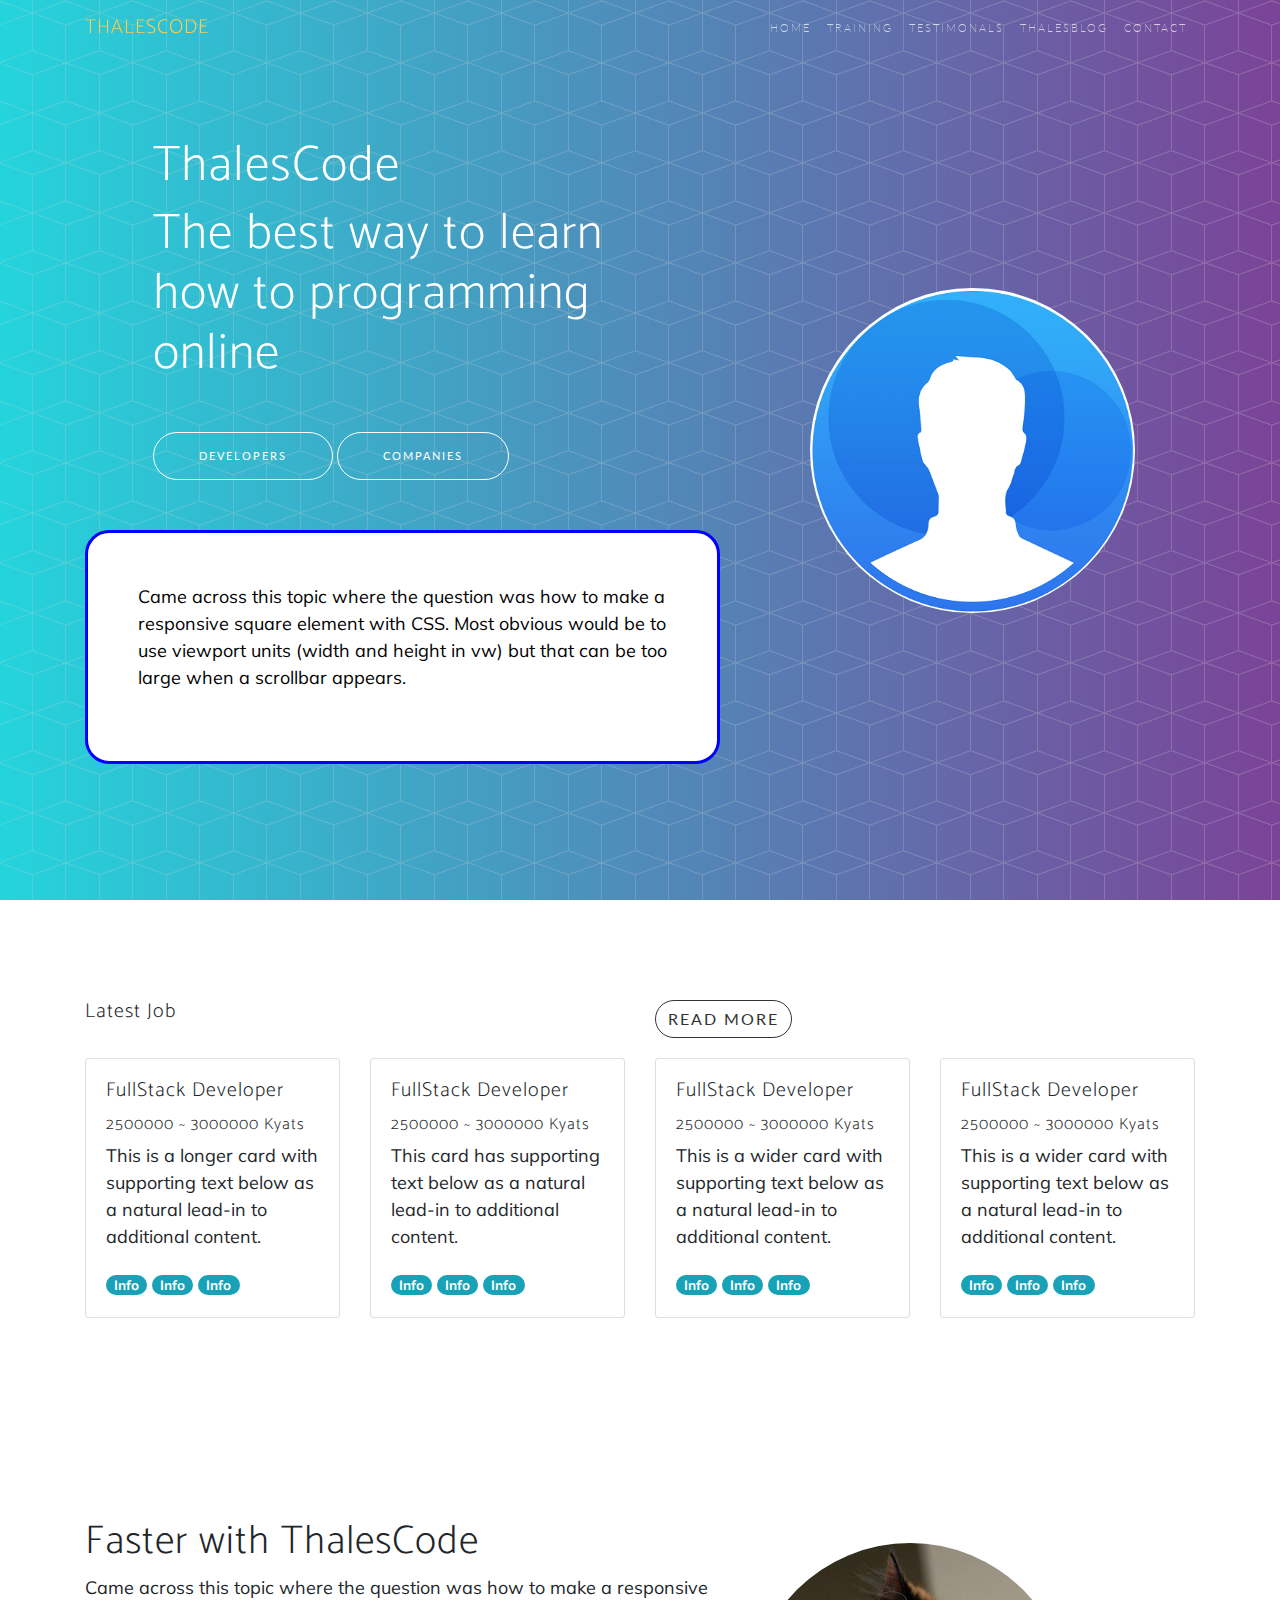
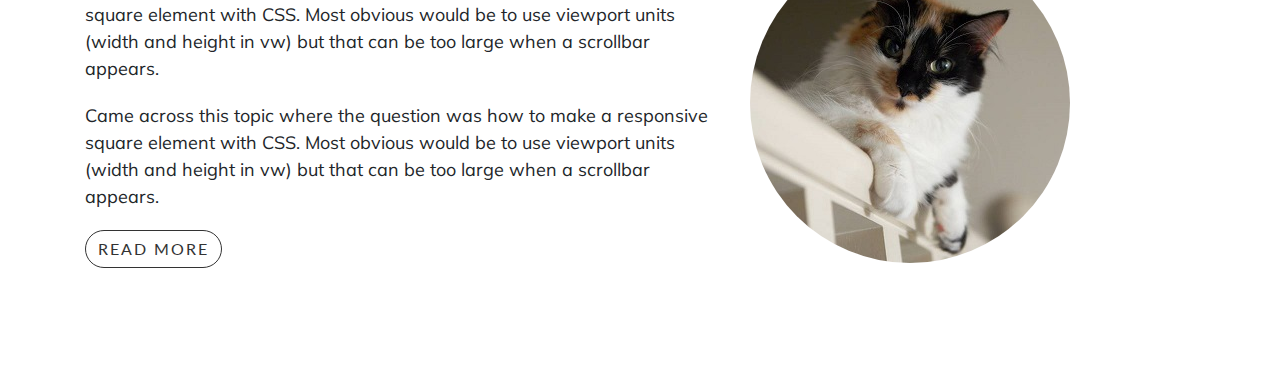
==== motivo_web/index.html @ 3e515f3c "web test" ====
<!DOCTYPE html>
<html lang="en">

	<head>

		<meta charset="utf-8">
		<meta name="viewport" content="width=device-width, initial-scale=1, shrink-to-fit=no">
		<meta name="description" content="">
		<meta name="author" content="">

		<title>New Age - Start Bootstrap Theme</title>

		<!-- Bootstrap core CSS -->
		<link href="vendor/bootstrap/css/bootstrap.min.css" rel="stylesheet">

		<!-- Custom fonts for this template -->
		<link href="vendor/fontawesome-free/css/all.min.css" rel="stylesheet">
		<link rel="stylesheet" href="vendor/simple-line-icons/css/simple-line-icons.css">
		<link href="https://fonts.googleapis.com/css?family=Lato" rel="stylesheet">
		<link href="https://fonts.googleapis.com/css?family=Catamaran:100,200,300,400,500,600,700,800,900" rel="stylesheet">
		<link href="https://fonts.googleapis.com/css?family=Muli" rel="stylesheet">

		<!-- Plugin CSS -->
		<link rel="stylesheet" href="device-mockups/device-mockups.min.css">

		<!-- Custom styles for this template -->
		<link href="css/new-age.min.css" rel="stylesheet">

	</head>

	<body id="page-top">

		<!-- Navigation -->
		<nav class="navbar navbar-expand-lg navbar-light fixed-top" id="mainNav">
			<div class="container">
				<a class="navbar-brand js-scroll-trigger" href="#page-top">THALESCODE</a>
				<button class="navbar-toggler navbar-toggler-right" type="button" data-toggle="collapse" data-target="#navbarResponsive" aria-controls="navbarResponsive" aria-expanded="false" aria-label="Toggle navigation">
					Menu
					<i class="fas fa-bars"></i>
				</button>
				<div class="collapse navbar-collapse" id="navbarResponsive">
					<ul class="navbar-nav ml-auto">
						<li class="nav-item">
							<a class="nav-link js-scroll-trigger" href="#about">HOME</a>
						</li>
						<li class="nav-item">
							<a class="nav-link js-scroll-trigger" href="#services">TRAINING</a>
						</li>
						<li class="nav-item">
							<a class="nav-link js-scroll-trigger" href="#portfolio">TESTIMONALS</a>
						</li>
						<li class="nav-item">
							<a class="nav-link js-scroll-trigger" href="#contact">THALESBLOG</a>
						</li>
						<li class="nav-item">
							<a class="nav-link js-scroll-trigger" href="#contact">CONTACT</a>
						</li>
						</ul>
				</div>
			</div>
		</nav>

		<header class="masthead">
			<div class="container h-100">
				<div class="row h-100">
					<div class="col-lg-7 my-auto">
						<div class="header-content mx-auto">
							<h1>ThalesCode</h1>
							<h1 class="mb-5  d-none d-lg-block">The best way to learn how to programming online</h1>
							<h1 class="mb-5  d-xl-none d-lg-block">The best way to learn IT</h1>
							<a href="#" class="btn btn-outline btn-xl js-scroll-trigger">DEVELOPERS</a>
							<a href="#" class="btn btn-outline btn-xl js-scroll-trigger">COMPANIES</a>
						</div>
						<div class ="d-none d-lg-block" style="background-color:#fff;color:black;border: 3px solid blue;padding: 50px;margin-top: 50px;border-radius: 1.5em;">
							<p>Came across this topic where the question was how to make a responsive square element with CSS. Most obvious would be to use viewport units (width and height in vw) but that can be too large when a scrollbar appears.</p>
						</div>
					</div>
					<div class="col-lg-5 my-auto">
						<div class="device-container">
							<img src='img/home.png' class="rounded-circle img-fluid">
						</div>
					</div>
					
				</div>
			</div>
		</header>
		<section class="my-auto d-xl-none d-lg-block">
			<div class="container">
				<div class="row h-100">
						<div class="col-lg-7 ">
						<div class="col-lg-2 mx-auto">
							<h3>About</h3>
							<h5 class="mb-2  d-xl-none d-lg-block">The Next Recruitment Generation</h5>
							<a class ="btn" data-toggle="collapse" href="#moreText" style="background-color: #fff ;color: #333;border: 1px solid #333;">Read More</a>
						</div>
					</div>
					<div class="col-lg-7">
						<div class="col-lg-2 mx-auto">
							<p>Came across this topic where the question was how to make a responsive square element with CSS. Most obvious would be to use viewport units (width and height in vw) but that can be too large when a scrollbar appears.
							Came across this topic where the question was how to make a responsive square element with CSS. Most obvious would be to use viewport units (width and height in vw) but that can be too large when a scrollbar appears.
							Came across this topic where the question was how to make a responsive square element with CSS. Most obvious would be to unitse viewport units (width and height in vw) but that can be too large when a scrollbar appears.</p>
						<div class="col-lg-2 mx-auto">
					</div>
				</div>
			</div>
		</section>

		<section> 
			<div class="container">
				<div class="row">
				  <div class="col-md-6">
				        <h5 class="card-title">Latest Job</h5>
				  </div>
				  <div class="col-md-6">
				        <a class ="btn" data-toggle="collapse" href="#moreText" style="background-color: #fff ;color: #333;border: 1px solid #333;">Read More</a>
				  </div>
				</div>
				<div class="clr" style="height: 20px;"></div>
				<div class="card-deck">
					  <div class="card">
					    <div class="card-body">
					      <h5 class="card-title">FullStack Developer</h5></strong>
					      <h6>2500000 ~ 3000000 Kyats</h6>
					      <p class="card-text">This is a longer card with supporting text below as a natural lead-in to additional content. </p>
					      <p class="card-text"><span class="badge badge-pill badge-info">Info</span>  <span class="badge badge-pill badge-info">Info</span>   <span class="badge badge-pill badge-info">Info</span></p>
					    </div>
					  </div>
					  <div class="card ">
					    <div class="card-body">
					      <h5 class="card-title">FullStack Developer</h5>
					       <h6>2500000 ~ 3000000 Kyats</h6>
					      <p class="card-text">This card has supporting text below as a natural lead-in to additional content.</p>
					      <p class="card-text"><span class="badge badge-pill badge-info">Info</span>  <span class="badge badge-pill badge-info">Info</span>   <span class="badge badge-pill badge-info">Info</span></p>
					    </div>
					  </div>
					  <div class="card">
					    <div class="card-body">
					      <h5 class="card-title">FullStack Developer</h5>
					       <h6>2500000 ~ 3000000 Kyats</h6>
					      <p class="card-text">This is a wider card with supporting text below as a natural lead-in to additional content. </p>
					      <p class="card-text"><span class="badge badge-pill badge-info">Info</span>  <span class="badge badge-pill badge-info">Info</span>   <span class="badge badge-pill badge-info">Info</span></p>
					    </div>
					  </div>
					   <div class="card">
					    <div class="card-body">
					      <h5 class="card-title">FullStack Developer</h5>
					       <h6>2500000 ~ 3000000 Kyats</h6>
					      <p class="card-text">This is a wider card with supporting text below as a natural lead-in to additional content. </p>
					      <p class="card-text"><span class="badge badge-pill badge-info">Info</span>  <span class="badge badge-pill badge-info">Info</span>   <span class="badge badge-pill badge-info">Info</span></p>
					    </div>
					  </div>
				</div>
			</div>
		</section>

		
		<section class="d-none d-lg-block" id=>
		      <div class="container  h-100">
		      	<div class="row h-100">
					<div class="col-lg-7 my-auto">
						<div class="header-content mx-auto">
							<h1>Faster with ThalesCode</h1>
							<p>
		          			Came across this topic where the question was how to make a responsive square element with CSS. Most obvious 	would be to use viewport units (width and height in vw) but that can be too large when a scrollbar appears.
						</p>
						<p>Came across this topic where the question was how to make a responsive square element with CSS. Most obvious would be to use viewport units (width and height in vw) but that can be too large when a scrollbar appears.
						</p>
						<p><a class ="btn" data-toggle="collapse" href="#moreText" style="background-color: #fff ;color: #333;border: 1px solid #333;">Read More</a></p>
						</div>
						
					</div>
					<div class="col-lg-5 my-auto">
						<div class="device-container">
							<img src='img/cat.jpg' class="rounded-circle">
						</div>
					</div>
		      </div>
	    </section>


		<!-- Bootstrap core JavaScript -->
		<script src="vendor/jquery/jquery.min.js"></script>
		<script src="vendor/bootstrap/js/bootstrap.bundle.min.js"></script>

		<!-- Plugin JavaScript -->
		<script src="vendor/jquery-easing/jquery.easing.min.js"></script>

		<!-- Custom scripts for this template -->
		<script src="js/new-age.min.js"></script>

	</body>

</html>
---- motivo_web/vendor/fontawesome-free/css/all.min.css ----
/*!
 * Font Awesome Free 5.3.1 by @fontawesome - https://fontawesome.com
 * License - https://fontawesome.com/license/free (Icons: CC BY 4.0, Fonts: SIL OFL 1.1, Code: MIT License)
 */
.fa,.fab,.fal,.far,.fas{-moz-osx-font-smoothing:grayscale;-webkit-font-smoothing:antialiased;display:inline-block;font-style:normal;font-variant:normal;text-rendering:auto;line-height:1}.fa-lg{font-size:1.33333em;line-height:.75em;vertical-align:-.0667em}.fa-xs{font-size:.75em}.fa-sm{font-size:.875em}.fa-1x{font-size:1em}.fa-2x{font-size:2em}.fa-3x{font-size:3em}.fa-4x{font-size:4em}.fa-5x{font-size:5em}.fa-6x{font-size:6em}.fa-7x{font-size:7em}.fa-8x{font-size:8em}.fa-9x{font-size:9em}.fa-10x{font-size:10em}.fa-fw{text-align:center;width:1.25em}.fa-ul{list-style-type:none;margin-left:2.5em;padding-left:0}.fa-ul>li{position:relative}.fa-li{left:-2em;position:absolute;text-align:center;width:2em;line-height:inherit}.fa-border{border:.08em solid #eee;border-radius:.1em;padding:.2em .25em .15em}.fa-pull-left{float:left}.fa-pull-right{float:right}.fa.fa-pull-left,.fab.fa-pull-left,.fal.fa-pull-left,.far.fa-pull-left,.fas.fa-pull-left{margin-right:.3em}.fa.fa-pull-right,.fab.fa-pull-right,.fal.fa-pull-right,.far.fa-pull-right,.fas.fa-pull-right{margin-left:.3em}.fa-spin{animation:fa-spin 2s infinite linear}.fa-pulse{animation:fa-spin 1s infinite steps(8)}@keyframes fa-spin{0%{transform:rotate(0deg)}to{transform:rotate(1turn)}}.fa-rotate-90{-ms-filter:"progid:DXImageTransform.Microsoft.BasicImage(rotation=1)";transform:rotate(90deg)}.fa-rotate-180{-ms-filter:"progid:DXImageTransform.Microsoft.BasicImage(rotation=2)";transform:rotate(180deg)}.fa-rotate-270{-ms-filter:"progid:DXImageTransform.Microsoft.BasicImage(rotation=3)";transform:rotate(270deg)}.fa-flip-horizontal{-ms-filter:"progid:DXImageTransform.Microsoft.BasicImage(rotation=0, mirror=1)";transform:scaleX(-1)}.fa-flip-vertical{transform:scaleY(-1)}.fa-flip-horizontal.fa-flip-vertical,.fa-flip-vertical{-ms-filter:"progid:DXImageTransform.Microsoft.BasicImage(rotation=2, mirror=1)"}.fa-flip-horizontal.fa-flip-vertical{transform:scale(-1)}:root .fa-flip-horizontal,:root .fa-flip-vertical,:root .fa-rotate-90,:root .fa-rotate-180,:root .fa-rotate-270{-webkit-filter:none;filter:none}.fa-stack{display:inline-block;height:2em;line-height:2em;position:relative;vertical-align:middle;width:2em}.fa-stack-1x,.fa-stack-2x{left:0;position:absolute;text-align:center;width:100%}.fa-stack-1x{line-height:inherit}.fa-stack-2x{font-size:2em}.fa-inverse{color:#fff}.fa-500px:before{content:"\f26e"}.fa-accessible-icon:before{content:"\f368"}.fa-accusoft:before{content:"\f369"}.fa-ad:before{content:"\f641"}.fa-address-book:before{content:"\f2b9"}.fa-address-card:before{content:"\f2bb"}.fa-adjust:before{content:"\f042"}.fa-adn:before{content:"\f170"}.fa-adversal:before{content:"\f36a"}.fa-affiliatetheme:before{content:"\f36b"}.fa-air-freshener:before{content:"\f5d0"}.fa-algolia:before{content:"\f36c"}.fa-align-center:before{content:"\f037"}.fa-align-justify:before{content:"\f039"}.fa-align-left:before{content:"\f036"}.fa-align-right:before{content:"\f038"}.fa-alipay:before{content:"\f642"}.fa-allergies:before{content:"\f461"}.fa-amazon:before{content:"\f270"}.fa-amazon-pay:before{content:"\f42c"}.fa-ambulance:before{content:"\f0f9"}.fa-american-sign-language-interpreting:before{content:"\f2a3"}.fa-amilia:before{content:"\f36d"}.fa-anchor:before{content:"\f13d"}.fa-android:before{content:"\f17b"}.fa-angellist:before{content:"\f209"}.fa-angle-double-down:before{content:"\f103"}.fa-angle-double-left:before{content:"\f100"}.fa-angle-double-right:before{content:"\f101"}.fa-angle-double-up:before{content:"\f102"}.fa-angle-down:before{content:"\f107"}.fa-angle-left:before{content:"\f104"}.fa-angle-right:before{content:"\f105"}.fa-angle-up:before{content:"\f106"}.fa-angry:before{content:"\f556"}.fa-angrycreative:before{content:"\f36e"}.fa-angular:before{content:"\f420"}.fa-ankh:before{content:"\f644"}.fa-app-store:before{content:"\f36f"}.fa-app-store-ios:before{content:"\f370"}.fa-apper:before{content:"\f371"}.fa-apple:before{content:"\f179"}.fa-apple-alt:before{content:"\f5d1"}.fa-apple-pay:before{content:"\f415"}.fa-archive:before{content:"\f187"}.fa-archway:before{content:"\f557"}.fa-arrow-alt-circle-down:before{content:"\f358"}.fa-arrow-alt-circle-left:before{content:"\f359"}.fa-arrow-alt-circle-right:before{content:"\f35a"}.fa-arrow-alt-circle-up:before{content:"\f35b"}.fa-arrow-circle-down:before{content:"\f0ab"}.fa-arrow-circle-left:before{content:"\f0a8"}.fa-arrow-circle-right:before{content:"\f0a9"}.fa-arrow-circle-up:before{content:"\f0aa"}.fa-arrow-down:before{content:"\f063"}.fa-arrow-left:before{content:"\f060"}.fa-arrow-right:before{content:"\f061"}.fa-arrow-up:before{content:"\f062"}.fa-arrows-alt:before{content:"\f0b2"}.fa-arrows-alt-h:before{content:"\f337"}.fa-arrows-alt-v:before{content:"\f338"}.fa-assistive-listening-systems:before{content:"\f2a2"}.fa-asterisk:before{content:"\f069"}.fa-asymmetrik:before{content:"\f372"}.fa-at:before{content:"\f1fa"}.fa-atlas:before{content:"\f558"}.fa-atom:before{content:"\f5d2"}.fa-audible:before{content:"\f373"}.fa-audio-description:before{content:"\f29e"}.fa-autoprefixer:before{content:"\f41c"}.fa-avianex:before{content:"\f374"}.fa-aviato:before{content:"\f421"}.fa-award:before{content:"\f559"}.fa-aws:before{content:"\f375"}.fa-backspace:before{content:"\f55a"}.fa-backward:before{content:"\f04a"}.fa-balance-scale:before{content:"\f24e"}.fa-ban:before{content:"\f05e"}.fa-band-aid:before{content:"\f462"}.fa-bandcamp:before{content:"\f2d5"}.fa-barcode:before{content:"\f02a"}.fa-bars:before{content:"\f0c9"}.fa-baseball-ball:before{content:"\f433"}.fa-basketball-ball:before{content:"\f434"}.fa-bath:before{content:"\f2cd"}.fa-battery-empty:before{content:"\f244"}.fa-battery-full:before{content:"\f240"}.fa-battery-half:before{content:"\f242"}.fa-battery-quarter:before{content:"\f243"}.fa-battery-three-quarters:before{content:"\f241"}.fa-bed:before{content:"\f236"}.fa-beer:before{content:"\f0fc"}.fa-behance:before{content:"\f1b4"}.fa-behance-square:before{content:"\f1b5"}.fa-bell:before{content:"\f0f3"}.fa-bell-slash:before{content:"\f1f6"}.fa-bezier-curve:before{content:"\f55b"}.fa-bible:before{content:"\f647"}.fa-bicycle:before{content:"\f206"}.fa-bimobject:before{content:"\f378"}.fa-binoculars:before{content:"\f1e5"}.fa-birthday-cake:before{content:"\f1fd"}.fa-bitbucket:before{content:"\f171"}.fa-bitcoin:before{content:"\f379"}.fa-bity:before{content:"\f37a"}.fa-black-tie:before{content:"\f27e"}.fa-blackberry:before{content:"\f37b"}.fa-blender:before{content:"\f517"}.fa-blind:before{content:"\f29d"}.fa-blogger:before{content:"\f37c"}.fa-blogger-b:before{content:"\f37d"}.fa-bluetooth:before{content:"\f293"}.fa-bluetooth-b:before{content:"\f294"}.fa-bold:before{content:"\f032"}.fa-bolt:before{content:"\f0e7"}.fa-bomb:before{content:"\f1e2"}.fa-bone:before{content:"\f5d7"}.fa-bong:before{content:"\f55c"}.fa-book:before{content:"\f02d"}.fa-book-open:before{content:"\f518"}.fa-book-reader:before{content:"\f5da"}.fa-bookmark:before{content:"\f02e"}.fa-bowling-ball:before{content:"\f436"}.fa-box:before{content:"\f466"}.fa-box-open:before{content:"\f49e"}.fa-boxes:before{content:"\f468"}.fa-braille:before{content:"\f2a1"}.fa-brain:before{content:"\f5dc"}.fa-briefcase:before{content:"\f0b1"}.fa-briefcase-medical:before{content:"\f469"}.fa-broadcast-tower:before{content:"\f519"}.fa-broom:before{content:"\f51a"}.fa-brush:before{content:"\f55d"}.fa-btc:before{content:"\f15a"}.fa-bug:before{content:"\f188"}.fa-building:before{content:"\f1ad"}.fa-bullhorn:before{content:"\f0a1"}.fa-bullseye:before{content:"\f140"}.fa-burn:before{content:"\f46a"}.fa-buromobelexperte:before{content:"\f37f"}.fa-bus:before{content:"\f207"}.fa-bus-alt:before{content:"\f55e"}.fa-business-time:before{content:"\f64a"}.fa-buysellads:before{content:"\f20d"}.fa-calculator:before{content:"\f1ec"}.fa-calendar:before{content:"\f133"}.fa-calendar-alt:before{content:"\f073"}.fa-calendar-check:before{content:"\f274"}.fa-calendar-minus:before{content:"\f272"}.fa-calendar-plus:before{content:"\f271"}.fa-calendar-times:before{content:"\f273"}.fa-camera:before{content:"\f030"}.fa-camera-retro:before{content:"\f083"}.fa-cannabis:before{content:"\f55f"}.fa-capsules:before{content:"\f46b"}.fa-car:before{content:"\f1b9"}.fa-car-alt:before{content:"\f5de"}.fa-car-battery:before{content:"\f5df"}.fa-car-crash:before{content:"\f5e1"}.fa-car-side:before{content:"\f5e4"}.fa-caret-down:before{content:"\f0d7"}.fa-caret-left:before{content:"\f0d9"}.fa-caret-right:before{content:"\f0da"}.fa-caret-square-down:before{content:"\f150"}.fa-caret-square-left:before{content:"\f191"}.fa-caret-square-right:before{content:"\f152"}.fa-caret-square-up:before{content:"\f151"}.fa-caret-up:before{content:"\f0d8"}.fa-cart-arrow-down:before{content:"\f218"}.fa-cart-plus:before{content:"\f217"}.fa-cc-amazon-pay:before{content:"\f42d"}.fa-cc-amex:before{content:"\f1f3"}.fa-cc-apple-pay:before{content:"\f416"}.fa-cc-diners-club:before{content:"\f24c"}.fa-cc-discover:before{content:"\f1f2"}.fa-cc-jcb:before{content:"\f24b"}.fa-cc-mastercard:before{content:"\f1f1"}.fa-cc-paypal:before{content:"\f1f4"}.fa-cc-stripe:before{content:"\f1f5"}.fa-cc-visa:before{content:"\f1f0"}.fa-centercode:before{content:"\f380"}.fa-certificate:before{content:"\f0a3"}.fa-chalkboard:before{content:"\f51b"}.fa-chalkboard-teacher:before{content:"\f51c"}.fa-charging-station:before{content:"\f5e7"}.fa-chart-area:before{content:"\f1fe"}.fa-chart-bar:before{content:"\f080"}.fa-chart-line:before{content:"\f201"}.fa-chart-pie:before{content:"\f200"}.fa-check:before{content:"\f00c"}.fa-check-circle:before{content:"\f058"}.fa-check-double:before{content:"\f560"}.fa-check-square:before{content:"\f14a"}.fa-chess:before{content:"\f439"}.fa-chess-bishop:before{content:"\f43a"}.fa-chess-board:before{content:"\f43c"}.fa-chess-king:before{content:"\f43f"}.fa-chess-knight:before{content:"\f441"}.fa-chess-pawn:before{content:"\f443"}.fa-chess-queen:before{content:"\f445"}.fa-chess-rook:before{content:"\f447"}.fa-chevron-circle-down:before{content:"\f13a"}.fa-chevron-circle-left:before{content:"\f137"}.fa-chevron-circle-right:before{content:"\f138"}.fa-chevron-circle-up:before{content:"\f139"}.fa-chevron-down:before{content:"\f078"}.fa-chevron-left:before{content:"\f053"}.fa-chevron-right:before{content:"\f054"}.fa-chevron-up:before{content:"\f077"}.fa-child:before{content:"\f1ae"}.fa-chrome:before{content:"\f268"}.fa-church:before{content:"\f51d"}.fa-circle:before{content:"\f111"}.fa-circle-notch:before{content:"\f1ce"}.fa-city:before{content:"\f64f"}.fa-clipboard:before{content:"\f328"}.fa-clipboard-check:before{content:"\f46c"}.fa-clipboard-list:before{content:"\f46d"}.fa-clock:before{content:"\f017"}.fa-clone:before{content:"\f24d"}.fa-closed-captioning:before{content:"\f20a"}.fa-cloud:before{content:"\f0c2"}.fa-cloud-download-alt:before{content:"\f381"}.fa-cloud-upload-alt:before{content:"\f382"}.fa-cloudscale:before{content:"\f383"}.fa-cloudsmith:before{content:"\f384"}.fa-cloudversify:before{content:"\f385"}.fa-cocktail:before{content:"\f561"}.fa-code:before{content:"\f121"}.fa-code-branch:before{content:"\f126"}.fa-codepen:before{content:"\f1cb"}.fa-codiepie:before{content:"\f284"}.fa-coffee:before{content:"\f0f4"}.fa-cog:before{content:"\f013"}.fa-cogs:before{content:"\f085"}.fa-coins:before{content:"\f51e"}.fa-columns:before{content:"\f0db"}.fa-comment:before{content:"\f075"}.fa-comment-alt:before{content:"\f27a"}.fa-comment-dollar:before{content:"\f651"}.fa-comment-dots:before{content:"\f4ad"}.fa-comment-slash:before{content:"\f4b3"}.fa-comments:before{content:"\f086"}.fa-comments-dollar:before{content:"\f653"}.fa-compact-disc:before{content:"\f51f"}.fa-compass:before{content:"\f14e"}.fa-compress:before{content:"\f066"}.fa-concierge-bell:before{content:"\f562"}.fa-connectdevelop:before{content:"\f20e"}.fa-contao:before{content:"\f26d"}.fa-cookie:before{content:"\f563"}.fa-cookie-bite:before{content:"\f564"}.fa-copy:before{content:"\f0c5"}.fa-copyright:before{content:"\f1f9"}.fa-couch:before{content:"\f4b8"}.fa-cpanel:before{content:"\f388"}.fa-creative-commons:before{content:"\f25e"}.fa-creative-commons-by:before{content:"\f4e7"}.fa-creative-commons-nc:before{content:"\f4e8"}.fa-creative-commons-nc-eu:before{content:"\f4e9"}.fa-creative-commons-nc-jp:before{content:"\f4ea"}.fa-creative-commons-nd:before{content:"\f4eb"}.fa-creative-commons-pd:before{content:"\f4ec"}.fa-creative-commons-pd-alt:before{content:"\f4ed"}.fa-creative-commons-remix:before{content:"\f4ee"}.fa-creative-commons-sa:before{content:"\f4ef"}.fa-creative-commons-sampling:before{content:"\f4f0"}.fa-creative-commons-sampling-plus:before{content:"\f4f1"}.fa-creative-commons-share:before{content:"\f4f2"}.fa-credit-card:before{content:"\f09d"}.fa-crop:before{content:"\f125"}.fa-crop-alt:before{content:"\f565"}.fa-cross:before{content:"\f654"}.fa-crosshairs:before{content:"\f05b"}.fa-crow:before{content:"\f520"}.fa-crown:before{content:"\f521"}.fa-css3:before{content:"\f13c"}.fa-css3-alt:before{content:"\f38b"}.fa-cube:before{content:"\f1b2"}.fa-cubes:before{content:"\f1b3"}.fa-cut:before{content:"\f0c4"}.fa-cuttlefish:before{content:"\f38c"}.fa-d-and-d:before{content:"\f38d"}.fa-dashcube:before{content:"\f210"}.fa-database:before{content:"\f1c0"}.fa-deaf:before{content:"\f2a4"}.fa-delicious:before{content:"\f1a5"}.fa-deploydog:before{content:"\f38e"}.fa-deskpro:before{content:"\f38f"}.fa-desktop:before{content:"\f108"}.fa-deviantart:before{content:"\f1bd"}.fa-dharmachakra:before{content:"\f655"}.fa-diagnoses:before{content:"\f470"}.fa-dice:before{content:"\f522"}.fa-dice-five:before{content:"\f523"}.fa-dice-four:before{content:"\f524"}.fa-dice-one:before{content:"\f525"}.fa-dice-six:before{content:"\f526"}.fa-dice-three:before{content:"\f527"}.fa-dice-two:before{content:"\f528"}.fa-digg:before{content:"\f1a6"}.fa-digital-ocean:before{content:"\f391"}.fa-digital-tachograph:before{content:"\f566"}.fa-directions:before{content:"\f5eb"}.fa-discord:before{content:"\f392"}.fa-discourse:before{content:"\f393"}.fa-divide:before{content:"\f529"}.fa-dizzy:before{content:"\f567"}.fa-dna:before{content:"\f471"}.fa-dochub:before{content:"\f394"}.fa-docker:before{content:"\f395"}.fa-dollar-sign:before{content:"\f155"}.fa-dolly:before{content:"\f472"}.fa-dolly-flatbed:before{content:"\f474"}.fa-donate:before{content:"\f4b9"}.fa-door-closed:before{content:"\f52a"}.fa-door-open:before{content:"\f52b"}.fa-dot-circle:before{content:"\f192"}.fa-dove:before{content:"\f4ba"}.fa-download:before{content:"\f019"}.fa-draft2digital:before{content:"\f396"}.fa-drafting-compass:before{content:"\f568"}.fa-draw-polygon:before{content:"\f5ee"}.fa-dribbble:before{content:"\f17d"}.fa-dribbble-square:before{content:"\f397"}.fa-dropbox:before{content:"\f16b"}.fa-drum:before{content:"\f569"}.fa-drum-steelpan:before{content:"\f56a"}.fa-drupal:before{content:"\f1a9"}.fa-dumbbell:before{content:"\f44b"}.fa-dyalog:before{content:"\f399"}.fa-earlybirds:before{content:"\f39a"}.fa-ebay:before{content:"\f4f4"}.fa-edge:before{content:"\f282"}.fa-edit:before{content:"\f044"}.fa-eject:before{content:"\f052"}.fa-elementor:before{content:"\f430"}.fa-ellipsis-h:before{content:"\f141"}.fa-ellipsis-v:before{content:"\f142"}.fa-ello:before{content:"\f5f1"}.fa-ember:before{content:"\f423"}.fa-empire:before{content:"\f1d1"}.fa-envelope:before{content:"\f0e0"}.fa-envelope-open:before{content:"\f2b6"}.fa-envelope-open-text:before{content:"\f658"}.fa-envelope-square:before{content:"\f199"}.fa-envira:before{content:"\f299"}.fa-equals:before{content:"\f52c"}.fa-eraser:before{content:"\f12d"}.fa-erlang:before{content:"\f39d"}.fa-ethereum:before{content:"\f42e"}.fa-etsy:before{content:"\f2d7"}.fa-euro-sign:before{content:"\f153"}.fa-exchange-alt:before{content:"\f362"}.fa-exclamation:before{content:"\f12a"}.fa-exclamation-circle:before{content:"\f06a"}.fa-exclamation-triangle:before{content:"\f071"}.fa-expand:before{content:"\f065"}.fa-expand-arrows-alt:before{content:"\f31e"}.fa-expeditedssl:before{content:"\f23e"}.fa-external-link-alt:before{content:"\f35d"}.fa-external-link-square-alt:before{content:"\f360"}.fa-eye:before{content:"\f06e"}.fa-eye-dropper:before{content:"\f1fb"}.fa-eye-slash:before{content:"\f070"}.fa-facebook:before{content:"\f09a"}.fa-facebook-f:before{content:"\f39e"}.fa-facebook-messenger:before{content:"\f39f"}.fa-facebook-square:before{content:"\f082"}.fa-fast-backward:before{content:"\f049"}.fa-fast-forward:before{content:"\f050"}.fa-fax:before{content:"\f1ac"}.fa-feather:before{content:"\f52d"}.fa-feather-alt:before{content:"\f56b"}.fa-female:before{content:"\f182"}.fa-fighter-jet:before{content:"\f0fb"}.fa-file:before{content:"\f15b"}.fa-file-alt:before{content:"\f15c"}.fa-file-archive:before{content:"\f1c6"}.fa-file-audio:before{content:"\f1c7"}.fa-file-code:before{content:"\f1c9"}.fa-file-contract:before{content:"\f56c"}.fa-file-download:before{content:"\f56d"}.fa-file-excel:before{content:"\f1c3"}.fa-file-export:before{content:"\f56e"}.fa-file-image:before{content:"\f1c5"}.fa-file-import:before{content:"\f56f"}.fa-file-invoice:before{content:"\f570"}.fa-file-invoice-dollar:before{content:"\f571"}.fa-file-medical:before{content:"\f477"}.fa-file-medical-alt:before{content:"\f478"}.fa-file-pdf:before{content:"\f1c1"}.fa-file-powerpoint:before{content:"\f1c4"}.fa-file-prescription:before{content:"\f572"}.fa-file-signature:before{content:"\f573"}.fa-file-upload:before{content:"\f574"}.fa-file-video:before{content:"\f1c8"}.fa-file-word:before{content:"\f1c2"}.fa-fill:before{content:"\f575"}.fa-fill-drip:before{content:"\f576"}.fa-film:before{content:"\f008"}.fa-filter:before{content:"\f0b0"}.fa-fingerprint:before{content:"\f577"}.fa-fire:before{content:"\f06d"}.fa-fire-extinguisher:before{content:"\f134"}.fa-firefox:before{content:"\f269"}.fa-first-aid:before{content:"\f479"}.fa-first-order:before{content:"\f2b0"}.fa-first-order-alt:before{content:"\f50a"}.fa-firstdraft:before{content:"\f3a1"}.fa-fish:before{content:"\f578"}.fa-flag:before{content:"\f024"}.fa-flag-checkered:before{content:"\f11e"}.fa-flask:before{content:"\f0c3"}.fa-flickr:before{content:"\f16e"}.fa-flipboard:before{content:"\f44d"}.fa-flushed:before{content:"\f579"}.fa-fly:before{content:"\f417"}.fa-folder:before{content:"\f07b"}.fa-folder-minus:before{content:"\f65d"}.fa-folder-open:before{content:"\f07c"}.fa-folder-plus:before{content:"\f65e"}.fa-font:before{content:"\f031"}.fa-font-awesome:before{content:"\f2b4"}.fa-font-awesome-alt:before{content:"\f35c"}.fa-font-awesome-flag:before{content:"\f425"}.fa-font-awesome-logo-full:before{content:"\f4e6"}.fa-fonticons:before{content:"\f280"}.fa-fonticons-fi:before{content:"\f3a2"}.fa-football-ball:before{content:"\f44e"}.fa-fort-awesome:before{content:"\f286"}.fa-fort-awesome-alt:before{content:"\f3a3"}.fa-forumbee:before{content:"\f211"}.fa-forward:before{content:"\f04e"}.fa-foursquare:before{content:"\f180"}.fa-free-code-camp:before{content:"\f2c5"}.fa-freebsd:before{content:"\f3a4"}.fa-frog:before{content:"\f52e"}.fa-frown:before{content:"\f119"}.fa-frown-open:before{content:"\f57a"}.fa-fulcrum:before{content:"\f50b"}.fa-funnel-dollar:before{content:"\f662"}.fa-futbol:before{content:"\f1e3"}.fa-galactic-republic:before{content:"\f50c"}.fa-galactic-senate:before{content:"\f50d"}.fa-gamepad:before{content:"\f11b"}.fa-gas-pump:before{content:"\f52f"}.fa-gavel:before{content:"\f0e3"}.fa-gem:before{content:"\f3a5"}.fa-genderless:before{content:"\f22d"}.fa-get-pocket:before{content:"\f265"}.fa-gg:before{content:"\f260"}.fa-gg-circle:before{content:"\f261"}.fa-gift:before{content:"\f06b"}.fa-git:before{content:"\f1d3"}.fa-git-square:before{content:"\f1d2"}.fa-github:before{content:"\f09b"}.fa-github-alt:before{content:"\f113"}.fa-github-square:before{content:"\f092"}.fa-gitkraken:before{content:"\f3a6"}.fa-gitlab:before{content:"\f296"}.fa-gitter:before{content:"\f426"}.fa-glass-martini:before{content:"\f000"}.fa-glass-martini-alt:before{content:"\f57b"}.fa-glasses:before{content:"\f530"}.fa-glide:before{content:"\f2a5"}.fa-glide-g:before{content:"\f2a6"}.fa-globe:before{content:"\f0ac"}.fa-globe-africa:before{content:"\f57c"}.fa-globe-americas:before{content:"\f57d"}.fa-globe-asia:before{content:"\f57e"}.fa-gofore:before{content:"\f3a7"}.fa-golf-ball:before{content:"\f450"}.fa-goodreads:before{content:"\f3a8"}.fa-goodreads-g:before{content:"\f3a9"}.fa-google:before{content:"\f1a0"}.fa-google-drive:before{content:"\f3aa"}.fa-google-play:before{content:"\f3ab"}.fa-google-plus:before{content:"\f2b3"}.fa-google-plus-g:before{content:"\f0d5"}.fa-google-plus-square:before{content:"\f0d4"}.fa-google-wallet:before{content:"\f1ee"}.fa-gopuram:before{content:"\f664"}.fa-graduation-cap:before{content:"\f19d"}.fa-gratipay:before{content:"\f184"}.fa-grav:before{content:"\f2d6"}.fa-greater-than:before{content:"\f531"}.fa-greater-than-equal:before{content:"\f532"}.fa-grimace:before{content:"\f57f"}.fa-grin:before{content:"\f580"}.fa-grin-alt:before{content:"\f581"}.fa-grin-beam:before{content:"\f582"}.fa-grin-beam-sweat:before{content:"\f583"}.fa-grin-hearts:before{content:"\f584"}.fa-grin-squint:before{content:"\f585"}.fa-grin-squint-tears:before{content:"\f586"}.fa-grin-stars:before{content:"\f587"}.fa-grin-tears:before{content:"\f588"}.fa-grin-tongue:before{content:"\f589"}.fa-grin-tongue-squint:before{content:"\f58a"}.fa-grin-tongue-wink:before{content:"\f58b"}.fa-grin-wink:before{content:"\f58c"}.fa-grip-horizontal:before{content:"\f58d"}.fa-grip-vertical:before{content:"\f58e"}.fa-gripfire:before{content:"\f3ac"}.fa-grunt:before{content:"\f3ad"}.fa-gulp:before{content:"\f3ae"}.fa-h-square:before{content:"\f0fd"}.fa-hacker-news:before{content:"\f1d4"}.fa-hacker-news-square:before{content:"\f3af"}.fa-hackerrank:before{content:"\f5f7"}.fa-hamsa:before{content:"\f665"}.fa-hand-holding:before{content:"\f4bd"}.fa-hand-holding-heart:before{content:"\f4be"}.fa-hand-holding-usd:before{content:"\f4c0"}.fa-hand-lizard:before{content:"\f258"}.fa-hand-paper:before{content:"\f256"}.fa-hand-peace:before{content:"\f25b"}.fa-hand-point-down:before{content:"\f0a7"}.fa-hand-point-left:before{content:"\f0a5"}.fa-hand-point-right:before{content:"\f0a4"}.fa-hand-point-up:before{content:"\f0a6"}.fa-hand-pointer:before{content:"\f25a"}.fa-hand-rock:before{content:"\f255"}.fa-hand-scissors:before{content:"\f257"}.fa-hand-spock:before{content:"\f259"}.fa-hands:before{content:"\f4c2"}.fa-hands-helping:before{content:"\f4c4"}.fa-handshake:before{content:"\f2b5"}.fa-hashtag:before{content:"\f292"}.fa-haykal:before{content:"\f666"}.fa-hdd:before{content:"\f0a0"}.fa-heading:before{content:"\f1dc"}.fa-headphones:before{content:"\f025"}.fa-headphones-alt:before{content:"\f58f"}.fa-headset:before{content:"\f590"}.fa-heart:before{content:"\f004"}.fa-heartbeat:before{content:"\f21e"}.fa-helicopter:before{content:"\f533"}.fa-highlighter:before{content:"\f591"}.fa-hips:before{content:"\f452"}.fa-hire-a-helper:before{content:"\f3b0"}.fa-history:before{content:"\f1da"}.fa-hockey-puck:before{content:"\f453"}.fa-home:before{content:"\f015"}.fa-hooli:before{content:"\f427"}.fa-hornbill:before{content:"\f592"}.fa-hospital:before{content:"\f0f8"}.fa-hospital-alt:before{content:"\f47d"}.fa-hospital-symbol:before{content:"\f47e"}.fa-hot-tub:before{content:"\f593"}.fa-hotel:before{content:"\f594"}.fa-hotjar:before{content:"\f3b1"}.fa-hourglass:before{content:"\f254"}.fa-hourglass-end:before{content:"\f253"}.fa-hourglass-half:before{content:"\f252"}.fa-hourglass-start:before{content:"\f251"}.fa-houzz:before{content:"\f27c"}.fa-html5:before{content:"\f13b"}.fa-hubspot:before{content:"\f3b2"}.fa-i-cursor:before{content:"\f246"}.fa-id-badge:before{content:"\f2c1"}.fa-id-card:before{content:"\f2c2"}.fa-id-card-alt:before{content:"\f47f"}.fa-image:before{content:"\f03e"}.fa-images:before{content:"\f302"}.fa-imdb:before{content:"\f2d8"}.fa-inbox:before{content:"\f01c"}.fa-indent:before{content:"\f03c"}.fa-industry:before{content:"\f275"}.fa-infinity:before{content:"\f534"}.fa-info:before{content:"\f129"}.fa-info-circle:before{content:"\f05a"}.fa-instagram:before{content:"\f16d"}.fa-internet-explorer:before{content:"\f26b"}.fa-ioxhost:before{content:"\f208"}.fa-italic:before{content:"\f033"}.fa-itunes:before{content:"\f3b4"}.fa-itunes-note:before{content:"\f3b5"}.fa-java:before{content:"\f4e4"}.fa-jedi:before{content:"\f669"}.fa-jedi-order:before{content:"\f50e"}.fa-jenkins:before{content:"\f3b6"}.fa-joget:before{content:"\f3b7"}.fa-joint:before{content:"\f595"}.fa-joomla:before{content:"\f1aa"}.fa-journal-whills:before{content:"\f66a"}.fa-js:before{content:"\f3b8"}.fa-js-square:before{content:"\f3b9"}.fa-jsfiddle:before{content:"\f1cc"}.fa-kaaba:before{content:"\f66b"}.fa-kaggle:before{content:"\f5fa"}.fa-key:before{content:"\f084"}.fa-keybase:before{content:"\f4f5"}.fa-keyboard:before{content:"\f11c"}.fa-keycdn:before{content:"\f3ba"}.fa-khanda:before{content:"\f66d"}.fa-kickstarter:before{content:"\f3bb"}.fa-kickstarter-k:before{content:"\f3bc"}.fa-kiss:before{content:"\f596"}.fa-kiss-beam:before{content:"\f597"}.fa-kiss-wink-heart:before{content:"\f598"}.fa-kiwi-bird:before{content:"\f535"}.fa-korvue:before{content:"\f42f"}.fa-landmark:before{content:"\f66f"}.fa-language:before{content:"\f1ab"}.fa-laptop:before{content:"\f109"}.fa-laptop-code:before{content:"\f5fc"}.fa-laravel:before{content:"\f3bd"}.fa-lastfm:before{content:"\f202"}.fa-lastfm-square:before{content:"\f203"}.fa-laugh:before{content:"\f599"}.fa-laugh-beam:before{content:"\f59a"}.fa-laugh-squint:before{content:"\f59b"}.fa-laugh-wink:before{content:"\f59c"}.fa-layer-group:before{content:"\f5fd"}.fa-leaf:before{content:"\f06c"}.fa-leanpub:before{content:"\f212"}.fa-lemon:before{content:"\f094"}.fa-less:before{content:"\f41d"}.fa-less-than:before{content:"\f536"}.fa-less-than-equal:before{content:"\f537"}.fa-level-down-alt:before{content:"\f3be"}.fa-level-up-alt:before{content:"\f3bf"}.fa-life-ring:before{content:"\f1cd"}.fa-lightbulb:before{content:"\f0eb"}.fa-line:before{content:"\f3c0"}.fa-link:before{content:"\f0c1"}.fa-linkedin:before{content:"\f08c"}.fa-linkedin-in:before{content:"\f0e1"}.fa-linode:before{content:"\f2b8"}.fa-linux:before{content:"\f17c"}.fa-lira-sign:before{content:"\f195"}.fa-list:before{content:"\f03a"}.fa-list-alt:before{content:"\f022"}.fa-list-ol:before{content:"\f0cb"}.fa-list-ul:before{content:"\f0ca"}.fa-location-arrow:before{content:"\f124"}.fa-lock:before{content:"\f023"}.fa-lock-open:before{content:"\f3c1"}.fa-long-arrow-alt-down:before{content:"\f309"}.fa-long-arrow-alt-left:before{content:"\f30a"}.fa-long-arrow-alt-right:before{content:"\f30b"}.fa-long-arrow-alt-up:before{content:"\f30c"}.fa-low-vision:before{content:"\f2a8"}.fa-luggage-cart:before{content:"\f59d"}.fa-lyft:before{content:"\f3c3"}.fa-magento:before{content:"\f3c4"}.fa-magic:before{content:"\f0d0"}.fa-magnet:before{content:"\f076"}.fa-mail-bulk:before{content:"\f674"}.fa-mailchimp:before{content:"\f59e"}.fa-male:before{content:"\f183"}.fa-mandalorian:before{content:"\f50f"}.fa-map:before{content:"\f279"}.fa-map-marked:before{content:"\f59f"}.fa-map-marked-alt:before{content:"\f5a0"}.fa-map-marker:before{content:"\f041"}.fa-map-marker-alt:before{content:"\f3c5"}.fa-map-pin:before{content:"\f276"}.fa-map-signs:before{content:"\f277"}.fa-markdown:before{content:"\f60f"}.fa-marker:before{content:"\f5a1"}.fa-mars:before{content:"\f222"}.fa-mars-double:before{content:"\f227"}.fa-mars-stroke:before{content:"\f229"}.fa-mars-stroke-h:before{content:"\f22b"}.fa-mars-stroke-v:before{content:"\f22a"}.fa-mastodon:before{content:"\f4f6"}.fa-maxcdn:before{content:"\f136"}.fa-medal:before{content:"\f5a2"}.fa-medapps:before{content:"\f3c6"}.fa-medium:before{content:"\f23a"}.fa-medium-m:before{content:"\f3c7"}.fa-medkit:before{content:"\f0fa"}.fa-medrt:before{content:"\f3c8"}.fa-meetup:before{content:"\f2e0"}.fa-megaport:before{content:"\f5a3"}.fa-meh:before{content:"\f11a"}.fa-meh-blank:before{content:"\f5a4"}.fa-meh-rolling-eyes:before{content:"\f5a5"}.fa-memory:before{content:"\f538"}.fa-menorah:before{content:"\f676"}.fa-mercury:before{content:"\f223"}.fa-microchip:before{content:"\f2db"}.fa-microphone:before{content:"\f130"}.fa-microphone-alt:before{content:"\f3c9"}.fa-microphone-alt-slash:before{content:"\f539"}.fa-microphone-slash:before{content:"\f131"}.fa-microscope:before{content:"\f610"}.fa-microsoft:before{content:"\f3ca"}.fa-minus:before{content:"\f068"}.fa-minus-circle:before{content:"\f056"}.fa-minus-square:before{content:"\f146"}.fa-mix:before{content:"\f3cb"}.fa-mixcloud:before{content:"\f289"}.fa-mizuni:before{content:"\f3cc"}.fa-mobile:before{content:"\f10b"}.fa-mobile-alt:before{content:"\f3cd"}.fa-modx:before{content:"\f285"}.fa-monero:before{content:"\f3d0"}.fa-money-bill:before{content:"\f0d6"}.fa-money-bill-alt:before{content:"\f3d1"}.fa-money-bill-wave:before{content:"\f53a"}.fa-money-bill-wave-alt:before{content:"\f53b"}.fa-money-check:before{content:"\f53c"}.fa-money-check-alt:before{content:"\f53d"}.fa-monument:before{content:"\f5a6"}.fa-moon:before{content:"\f186"}.fa-mortar-pestle:before{content:"\f5a7"}.fa-mosque:before{content:"\f678"}.fa-motorcycle:before{content:"\f21c"}.fa-mouse-pointer:before{content:"\f245"}.fa-music:before{content:"\f001"}.fa-napster:before{content:"\f3d2"}.fa-neos:before{content:"\f612"}.fa-neuter:before{content:"\f22c"}.fa-newspaper:before{content:"\f1ea"}.fa-nimblr:before{content:"\f5a8"}.fa-nintendo-switch:before{content:"\f418"}.fa-node:before{content:"\f419"}.fa-node-js:before{content:"\f3d3"}.fa-not-equal:before{content:"\f53e"}.fa-notes-medical:before{content:"\f481"}.fa-npm:before{content:"\f3d4"}.fa-ns8:before{content:"\f3d5"}.fa-nutritionix:before{content:"\f3d6"}.fa-object-group:before{content:"\f247"}.fa-object-ungroup:before{content:"\f248"}.fa-odnoklassniki:before{content:"\f263"}.fa-odnoklassniki-square:before{content:"\f264"}.fa-oil-can:before{content:"\f613"}.fa-old-republic:before{content:"\f510"}.fa-om:before{content:"\f679"}.fa-opencart:before{content:"\f23d"}.fa-openid:before{content:"\f19b"}.fa-opera:before{content:"\f26a"}.fa-optin-monster:before{content:"\f23c"}.fa-osi:before{content:"\f41a"}.fa-outdent:before{content:"\f03b"}.fa-page4:before{content:"\f3d7"}.fa-pagelines:before{content:"\f18c"}.fa-paint-brush:before{content:"\f1fc"}.fa-paint-roller:before{content:"\f5aa"}.fa-palette:before{content:"\f53f"}.fa-palfed:before{content:"\f3d8"}.fa-pallet:before{content:"\f482"}.fa-paper-plane:before{content:"\f1d8"}.fa-paperclip:before{content:"\f0c6"}.fa-parachute-box:before{content:"\f4cd"}.fa-paragraph:before{content:"\f1dd"}.fa-parking:before{content:"\f540"}.fa-passport:before{content:"\f5ab"}.fa-pastafarianism:before{content:"\f67b"}.fa-paste:before{content:"\f0ea"}.fa-patreon:before{content:"\f3d9"}.fa-pause:before{content:"\f04c"}.fa-pause-circle:before{content:"\f28b"}.fa-paw:before{content:"\f1b0"}.fa-paypal:before{content:"\f1ed"}.fa-peace:before{content:"\f67c"}.fa-pen:before{content:"\f304"}.fa-pen-alt:before{content:"\f305"}.fa-pen-fancy:before{content:"\f5ac"}.fa-pen-nib:before{content:"\f5ad"}.fa-pen-square:before{content:"\f14b"}.fa-pencil-alt:before{content:"\f303"}.fa-pencil-ruler:before{content:"\f5ae"}.fa-people-carry:before{content:"\f4ce"}.fa-percent:before{content:"\f295"}.fa-percentage:before{content:"\f541"}.fa-periscope:before{content:"\f3da"}.fa-phabricator:before{content:"\f3db"}.fa-phoenix-framework:before{content:"\f3dc"}.fa-phoenix-squadron:before{content:"\f511"}.fa-phone:before{content:"\f095"}.fa-phone-slash:before{content:"\f3dd"}.fa-phone-square:before{content:"\f098"}.fa-phone-volume:before{content:"\f2a0"}.fa-php:before{content:"\f457"}.fa-pied-piper:before{content:"\f2ae"}.fa-pied-piper-alt:before{content:"\f1a8"}.fa-pied-piper-hat:before{content:"\f4e5"}.fa-pied-piper-pp:before{content:"\f1a7"}.fa-piggy-bank:before{content:"\f4d3"}.fa-pills:before{content:"\f484"}.fa-pinterest:before{content:"\f0d2"}.fa-pinterest-p:before{content:"\f231"}.fa-pinterest-square:before{content:"\f0d3"}.fa-place-of-worship:before{content:"\f67f"}.fa-plane:before{content:"\f072"}.fa-plane-arrival:before{content:"\f5af"}.fa-plane-departure:before{content:"\f5b0"}.fa-play:before{content:"\f04b"}.fa-play-circle:before{content:"\f144"}.fa-playstation:before{content:"\f3df"}.fa-plug:before{content:"\f1e6"}.fa-plus:before{content:"\f067"}.fa-plus-circle:before{content:"\f055"}.fa-plus-square:before{content:"\f0fe"}.fa-podcast:before{content:"\f2ce"}.fa-poll:before{content:"\f681"}.fa-poll-h:before{content:"\f682"}.fa-poo:before{content:"\f2fe"}.fa-poop:before{content:"\f619"}.fa-portrait:before{content:"\f3e0"}.fa-pound-sign:before{content:"\f154"}.fa-power-off:before{content:"\f011"}.fa-pray:before{content:"\f683"}.fa-praying-hands:before{content:"\f684"}.fa-prescription:before{content:"\f5b1"}.fa-prescription-bottle:before{content:"\f485"}.fa-prescription-bottle-alt:before{content:"\f486"}.fa-print:before{content:"\f02f"}.fa-procedures:before{content:"\f487"}.fa-product-hunt:before{content:"\f288"}.fa-project-diagram:before{content:"\f542"}.fa-pushed:before{content:"\f3e1"}.fa-puzzle-piece:before{content:"\f12e"}.fa-python:before{content:"\f3e2"}.fa-qq:before{content:"\f1d6"}.fa-qrcode:before{content:"\f029"}.fa-question:before{content:"\f128"}.fa-question-circle:before{content:"\f059"}.fa-quidditch:before{content:"\f458"}.fa-quinscape:before{content:"\f459"}.fa-quora:before{content:"\f2c4"}.fa-quote-left:before{content:"\f10d"}.fa-quote-right:before{content:"\f10e"}.fa-quran:before{content:"\f687"}.fa-r-project:before{content:"\f4f7"}.fa-random:before{content:"\f074"}.fa-ravelry:before{content:"\f2d9"}.fa-react:before{content:"\f41b"}.fa-readme:before{content:"\f4d5"}.fa-rebel:before{content:"\f1d0"}.fa-receipt:before{content:"\f543"}.fa-recycle:before{content:"\f1b8"}.fa-red-river:before{content:"\f3e3"}.fa-reddit:before{content:"\f1a1"}.fa-reddit-alien:before{content:"\f281"}.fa-reddit-square:before{content:"\f1a2"}.fa-redo:before{content:"\f01e"}.fa-redo-alt:before{content:"\f2f9"}.fa-registered:before{content:"\f25d"}.fa-rendact:before{content:"\f3e4"}.fa-renren:before{content:"\f18b"}.fa-reply:before{content:"\f3e5"}.fa-reply-all:before{content:"\f122"}.fa-replyd:before{content:"\f3e6"}.fa-researchgate:before{content:"\f4f8"}.fa-resolving:before{content:"\f3e7"}.fa-retweet:before{content:"\f079"}.fa-rev:before{content:"\f5b2"}.fa-ribbon:before{content:"\f4d6"}.fa-road:before{content:"\f018"}.fa-robot:before{content:"\f544"}.fa-rocket:before{content:"\f135"}.fa-rocketchat:before{content:"\f3e8"}.fa-rockrms:before{content:"\f3e9"}.fa-route:before{content:"\f4d7"}.fa-rss:before{content:"\f09e"}.fa-rss-square:before{content:"\f143"}.fa-ruble-sign:before{content:"\f158"}.fa-ruler:before{content:"\f545"}.fa-ruler-combined:before{content:"\f546"}.fa-ruler-horizontal:before{content:"\f547"}.fa-ruler-vertical:before{content:"\f548"}.fa-rupee-sign:before{content:"\f156"}.fa-sad-cry:before{content:"\f5b3"}.fa-sad-tear:before{content:"\f5b4"}.fa-safari:before{content:"\f267"}.fa-sass:before{content:"\f41e"}.fa-save:before{content:"\f0c7"}.fa-schlix:before{content:"\f3ea"}.fa-school:before{content:"\f549"}.fa-screwdriver:before{content:"\f54a"}.fa-scribd:before{content:"\f28a"}.fa-search:before{content:"\f002"}.fa-search-dollar:before{content:"\f688"}.fa-search-location:before{content:"\f689"}.fa-search-minus:before{content:"\f010"}.fa-search-plus:before{content:"\f00e"}.fa-searchengin:before{content:"\f3eb"}.fa-seedling:before{content:"\f4d8"}.fa-sellcast:before{content:"\f2da"}.fa-sellsy:before{content:"\f213"}.fa-server:before{content:"\f233"}.fa-servicestack:before{content:"\f3ec"}.fa-shapes:before{content:"\f61f"}.fa-share:before{content:"\f064"}.fa-share-alt:before{content:"\f1e0"}.fa-share-alt-square:before{content:"\f1e1"}.fa-share-square:before{content:"\f14d"}.fa-shekel-sign:before{content:"\f20b"}.fa-shield-alt:before{content:"\f3ed"}.fa-ship:before{content:"\f21a"}.fa-shipping-fast:before{content:"\f48b"}.fa-shirtsinbulk:before{content:"\f214"}.fa-shoe-prints:before{content:"\f54b"}.fa-shopping-bag:before{content:"\f290"}.fa-shopping-basket:before{content:"\f291"}.fa-shopping-cart:before{content:"\f07a"}.fa-shopware:before{content:"\f5b5"}.fa-shower:before{content:"\f2cc"}.fa-shuttle-van:before{content:"\f5b6"}.fa-sign:before{content:"\f4d9"}.fa-sign-in-alt:before{content:"\f2f6"}.fa-sign-language:before{content:"\f2a7"}.fa-sign-out-alt:before{content:"\f2f5"}.fa-signal:before{content:"\f012"}.fa-signature:before{content:"\f5b7"}.fa-simplybuilt:before{content:"\f215"}.fa-sistrix:before{content:"\f3ee"}.fa-sitemap:before{content:"\f0e8"}.fa-sith:before{content:"\f512"}.fa-skull:before{content:"\f54c"}.fa-skyatlas:before{content:"\f216"}.fa-skype:before{content:"\f17e"}.fa-slack:before{content:"\f198"}.fa-slack-hash:before{content:"\f3ef"}.fa-sliders-h:before{content:"\f1de"}.fa-slideshare:before{content:"\f1e7"}.fa-smile:before{content:"\f118"}.fa-smile-beam:before{content:"\f5b8"}.fa-smile-wink:before{content:"\f4da"}.fa-smoking:before{content:"\f48d"}.fa-smoking-ban:before{content:"\f54d"}.fa-snapchat:before{content:"\f2ab"}.fa-snapchat-ghost:before{content:"\f2ac"}.fa-snapchat-square:before{content:"\f2ad"}.fa-snowflake:before{content:"\f2dc"}.fa-socks:before{content:"\f696"}.fa-solar-panel:before{content:"\f5ba"}.fa-sort:before{content:"\f0dc"}.fa-sort-alpha-down:before{content:"\f15d"}.fa-sort-alpha-up:before{content:"\f15e"}.fa-sort-amount-down:before{content:"\f160"}.fa-sort-amount-up:before{content:"\f161"}.fa-sort-down:before{content:"\f0dd"}.fa-sort-numeric-down:before{content:"\f162"}.fa-sort-numeric-up:before{content:"\f163"}.fa-sort-up:before{content:"\f0de"}.fa-soundcloud:before{content:"\f1be"}.fa-spa:before{content:"\f5bb"}.fa-space-shuttle:before{content:"\f197"}.fa-speakap:before{content:"\f3f3"}.fa-spinner:before{content:"\f110"}.fa-splotch:before{content:"\f5bc"}.fa-spotify:before{content:"\f1bc"}.fa-spray-can:before{content:"\f5bd"}.fa-square:before{content:"\f0c8"}.fa-square-full:before{content:"\f45c"}.fa-square-root-alt:before{content:"\f698"}.fa-squarespace:before{content:"\f5be"}.fa-stack-exchange:before{content:"\f18d"}.fa-stack-overflow:before{content:"\f16c"}.fa-stamp:before{content:"\f5bf"}.fa-star:before{content:"\f005"}.fa-star-and-crescent:before{content:"\f699"}.fa-star-half:before{content:"\f089"}.fa-star-half-alt:before{content:"\f5c0"}.fa-star-of-david:before{content:"\f69a"}.fa-star-of-life:before{content:"\f621"}.fa-staylinked:before{content:"\f3f5"}.fa-steam:before{content:"\f1b6"}.fa-steam-square:before{content:"\f1b7"}.fa-steam-symbol:before{content:"\f3f6"}.fa-step-backward:before{content:"\f048"}.fa-step-forward:before{content:"\f051"}.fa-stethoscope:before{content:"\f0f1"}.fa-sticker-mule:before{content:"\f3f7"}.fa-sticky-note:before{content:"\f249"}.fa-stop:before{content:"\f04d"}.fa-stop-circle:before{content:"\f28d"}.fa-stopwatch:before{content:"\f2f2"}.fa-store:before{content:"\f54e"}.fa-store-alt:before{content:"\f54f"}.fa-strava:before{content:"\f428"}.fa-stream:before{content:"\f550"}.fa-street-view:before{content:"\f21d"}.fa-strikethrough:before{content:"\f0cc"}.fa-stripe:before{content:"\f429"}.fa-stripe-s:before{content:"\f42a"}.fa-stroopwafel:before{content:"\f551"}.fa-studiovinari:before{content:"\f3f8"}.fa-stumbleupon:before{content:"\f1a4"}.fa-stumbleupon-circle:before{content:"\f1a3"}.fa-subscript:before{content:"\f12c"}.fa-subway:before{content:"\f239"}.fa-suitcase:before{content:"\f0f2"}.fa-suitcase-rolling:before{content:"\f5c1"}.fa-sun:before{content:"\f185"}.fa-superpowers:before{content:"\f2dd"}.fa-superscript:before{content:"\f12b"}.fa-supple:before{content:"\f3f9"}.fa-surprise:before{content:"\f5c2"}.fa-swatchbook:before{content:"\f5c3"}.fa-swimmer:before{content:"\f5c4"}.fa-swimming-pool:before{content:"\f5c5"}.fa-synagogue:before{content:"\f69b"}.fa-sync:before{content:"\f021"}.fa-sync-alt:before{content:"\f2f1"}.fa-syringe:before{content:"\f48e"}.fa-table:before{content:"\f0ce"}.fa-table-tennis:before{content:"\f45d"}.fa-tablet:before{content:"\f10a"}.fa-tablet-alt:before{content:"\f3fa"}.fa-tablets:before{content:"\f490"}.fa-tachometer-alt:before{content:"\f3fd"}.fa-tag:before{content:"\f02b"}.fa-tags:before{content:"\f02c"}.fa-tape:before{content:"\f4db"}.fa-tasks:before{content:"\f0ae"}.fa-taxi:before{content:"\f1ba"}.fa-teamspeak:before{content:"\f4f9"}.fa-teeth:before{content:"\f62e"}.fa-teeth-open:before{content:"\f62f"}.fa-telegram:before{content:"\f2c6"}.fa-telegram-plane:before{content:"\f3fe"}.fa-tencent-weibo:before{content:"\f1d5"}.fa-terminal:before{content:"\f120"}.fa-text-height:before{content:"\f034"}.fa-text-width:before{content:"\f035"}.fa-th:before{content:"\f00a"}.fa-th-large:before{content:"\f009"}.fa-th-list:before{content:"\f00b"}.fa-the-red-yeti:before{content:"\f69d"}.fa-theater-masks:before{content:"\f630"}.fa-themeco:before{content:"\f5c6"}.fa-themeisle:before{content:"\f2b2"}.fa-thermometer:before{content:"\f491"}.fa-thermometer-empty:before{content:"\f2cb"}.fa-thermometer-full:before{content:"\f2c7"}.fa-thermometer-half:before{content:"\f2c9"}.fa-thermometer-quarter:before{content:"\f2ca"}.fa-thermometer-three-quarters:before{content:"\f2c8"}.fa-thumbs-down:before{content:"\f165"}.fa-thumbs-up:before{content:"\f164"}.fa-thumbtack:before{content:"\f08d"}.fa-ticket-alt:before{content:"\f3ff"}.fa-times:before{content:"\f00d"}.fa-times-circle:before{content:"\f057"}.fa-tint:before{content:"\f043"}.fa-tint-slash:before{content:"\f5c7"}.fa-tired:before{content:"\f5c8"}.fa-toggle-off:before{content:"\f204"}.fa-toggle-on:before{content:"\f205"}.fa-toolbox:before{content:"\f552"}.fa-tooth:before{content:"\f5c9"}.fa-torah:before{content:"\f6a0"}.fa-torii-gate:before{content:"\f6a1"}.fa-trade-federation:before{content:"\f513"}.fa-trademark:before{content:"\f25c"}.fa-traffic-light:before{content:"\f637"}.fa-train:before{content:"\f238"}.fa-transgender:before{content:"\f224"}.fa-transgender-alt:before{content:"\f225"}.fa-trash:before{content:"\f1f8"}.fa-trash-alt:before{content:"\f2ed"}.fa-tree:before{content:"\f1bb"}.fa-trello:before{content:"\f181"}.fa-tripadvisor:before{content:"\f262"}.fa-trophy:before{content:"\f091"}.fa-truck:before{content:"\f0d1"}.fa-truck-loading:before{content:"\f4de"}.fa-truck-monster:before{content:"\f63b"}.fa-truck-moving:before{content:"\f4df"}.fa-truck-pickup:before{content:"\f63c"}.fa-tshirt:before{content:"\f553"}.fa-tty:before{content:"\f1e4"}.fa-tumblr:before{content:"\f173"}.fa-tumblr-square:before{content:"\f174"}.fa-tv:before{content:"\f26c"}.fa-twitch:before{content:"\f1e8"}.fa-twitter:before{content:"\f099"}.fa-twitter-square:before{content:"\f081"}.fa-typo3:before{content:"\f42b"}.fa-uber:before{content:"\f402"}.fa-uikit:before{content:"\f403"}.fa-umbrella:before{content:"\f0e9"}.fa-umbrella-beach:before{content:"\f5ca"}.fa-underline:before{content:"\f0cd"}.fa-undo:before{content:"\f0e2"}.fa-undo-alt:before{content:"\f2ea"}.fa-uniregistry:before{content:"\f404"}.fa-universal-access:before{content:"\f29a"}.fa-university:before{content:"\f19c"}.fa-unlink:before{content:"\f127"}.fa-unlock:before{content:"\f09c"}.fa-unlock-alt:before{content:"\f13e"}.fa-untappd:before{content:"\f405"}.fa-upload:before{content:"\f093"}.fa-usb:before{content:"\f287"}.fa-user:before{content:"\f007"}.fa-user-alt:before{content:"\f406"}.fa-user-alt-slash:before{content:"\f4fa"}.fa-user-astronaut:before{content:"\f4fb"}.fa-user-check:before{content:"\f4fc"}.fa-user-circle:before{content:"\f2bd"}.fa-user-clock:before{content:"\f4fd"}.fa-user-cog:before{content:"\f4fe"}.fa-user-edit:before{content:"\f4ff"}.fa-user-friends:before{content:"\f500"}.fa-user-graduate:before{content:"\f501"}.fa-user-lock:before{content:"\f502"}.fa-user-md:before{content:"\f0f0"}.fa-user-minus:before{content:"\f503"}.fa-user-ninja:before{content:"\f504"}.fa-user-plus:before{content:"\f234"}.fa-user-secret:before{content:"\f21b"}.fa-user-shield:before{content:"\f505"}.fa-user-slash:before{content:"\f506"}.fa-user-tag:before{content:"\f507"}.fa-user-tie:before{content:"\f508"}.fa-user-times:before{content:"\f235"}.fa-users:before{content:"\f0c0"}.fa-users-cog:before{content:"\f509"}.fa-ussunnah:before{content:"\f407"}.fa-utensil-spoon:before{content:"\f2e5"}.fa-utensils:before{content:"\f2e7"}.fa-vaadin:before{content:"\f408"}.fa-vector-square:before{content:"\f5cb"}.fa-venus:before{content:"\f221"}.fa-venus-double:before{content:"\f226"}.fa-venus-mars:before{content:"\f228"}.fa-viacoin:before{content:"\f237"}.fa-viadeo:before{content:"\f2a9"}.fa-viadeo-square:before{content:"\f2aa"}.fa-vial:before{content:"\f492"}.fa-vials:before{content:"\f493"}.fa-viber:before{content:"\f409"}.fa-video:before{content:"\f03d"}.fa-video-slash:before{content:"\f4e2"}.fa-vihara:before{content:"\f6a7"}.fa-vimeo:before{content:"\f40a"}.fa-vimeo-square:before{content:"\f194"}.fa-vimeo-v:before{content:"\f27d"}.fa-vine:before{content:"\f1ca"}.fa-vk:before{content:"\f189"}.fa-vnv:before{content:"\f40b"}.fa-volleyball-ball:before{content:"\f45f"}.fa-volume-down:before{content:"\f027"}.fa-volume-off:before{content:"\f026"}.fa-volume-up:before{content:"\f028"}.fa-vuejs:before{content:"\f41f"}.fa-walking:before{content:"\f554"}.fa-wallet:before{content:"\f555"}.fa-warehouse:before{content:"\f494"}.fa-weebly:before{content:"\f5cc"}.fa-weibo:before{content:"\f18a"}.fa-weight:before{content:"\f496"}.fa-weight-hanging:before{content:"\f5cd"}.fa-weixin:before{content:"\f1d7"}.fa-whatsapp:before{content:"\f232"}.fa-whatsapp-square:before{content:"\f40c"}.fa-wheelchair:before{content:"\f193"}.fa-whmcs:before{content:"\f40d"}.fa-wifi:before{content:"\f1eb"}.fa-wikipedia-w:before{content:"\f266"}.fa-window-close:before{content:"\f410"}.fa-window-maximize:before{content:"\f2d0"}.fa-window-minimize:before{content:"\f2d1"}.fa-window-restore:before{content:"\f2d2"}.fa-windows:before{content:"\f17a"}.fa-wine-glass:before{content:"\f4e3"}.fa-wine-glass-alt:before{content:"\f5ce"}.fa-wix:before{content:"\f5cf"}.fa-wolf-pack-battalion:before{content:"\f514"}.fa-won-sign:before{content:"\f159"}.fa-wordpress:before{content:"\f19a"}.fa-wordpress-simple:before{content:"\f411"}.fa-wpbeginner:before{content:"\f297"}.fa-wpexplorer:before{content:"\f2de"}.fa-wpforms:before{content:"\f298"}.fa-wrench:before{content:"\f0ad"}.fa-x-ray:before{content:"\f497"}.fa-xbox:before{content:"\f412"}.fa-xing:before{content:"\f168"}.fa-xing-square:before{content:"\f169"}.fa-y-combinator:before{content:"\f23b"}.fa-yahoo:before{content:"\f19e"}.fa-yandex:before{content:"\f413"}.fa-yandex-international:before{content:"\f414"}.fa-yelp:before{content:"\f1e9"}.fa-yen-sign:before{content:"\f157"}.fa-yin-yang:before{content:"\f6ad"}.fa-yoast:before{content:"\f2b1"}.fa-youtube:before{content:"\f167"}.fa-youtube-square:before{content:"\f431"}.fa-zhihu:before{content:"\f63f"}.sr-only{border:0;clip:rect(0,0,0,0);height:1px;margin:-1px;overflow:hidden;padding:0;position:absolute;width:1px}.sr-only-focusable:active,.sr-only-focusable:focus{clip:auto;height:auto;margin:0;overflow:visible;position:static;width:auto}@font-face{font-family:"Font Awesome 5 Brands";font-style:normal;font-weight:normal;src:url(../webfonts/fa-brands-400.eot);src:url(../webfonts/fa-brands-400.eot?#iefix) format("embedded-opentype"),url(../webfonts/fa-brands-400.woff2) format("woff2"),url(../webfonts/fa-brands-400.woff) format("woff"),url(../webfonts/fa-brands-400.ttf) format("truetype"),url(../webfonts/fa-brands-400.svg#fontawesome) format("svg")}.fab{font-family:"Font Awesome 5 Brands"}@font-face{font-family:"Font Awesome 5 Free";font-style:normal;font-weight:400;src:url(../webfonts/fa-regular-400.eot);src:url(../webfonts/fa-regular-400.eot?#iefix) format("embedded-opentype"),url(../webfonts/fa-regular-400.woff2) format("woff2"),url(../webfonts/fa-regular-400.woff) format("woff"),url(../webfonts/fa-regular-400.ttf) format("truetype"),url(../webfonts/fa-regular-400.svg#fontawesome) format("svg")}.far{font-weight:400}@font-face{font-family:"Font Awesome 5 Free";font-style:normal;font-weight:900;src:url(../webfonts/fa-solid-900.eot);src:url(../webfonts/fa-solid-900.eot?#iefix) format("embedded-opentype"),url(../webfonts/fa-solid-900.woff2) format("woff2"),url(../webfonts/fa-solid-900.woff) format("woff"),url(../webfonts/fa-solid-900.ttf) format("truetype"),url(../webfonts/fa-solid-900.svg#fontawesome) format("svg")}.fa,.far,.fas{font-family:"Font Awesome 5 Free"}.fa,.fas{font-weight:900}
---- motivo_web/vendor/simple-line-icons/css/simple-line-icons.css ----
@font-face {
  font-family: 'simple-line-icons';
  src: url('../fonts/Simple-Line-Icons.eot?v=2.4.0');
  src: url('../fonts/Simple-Line-Icons.eot?v=2.4.0#iefix') format('embedded-opentype'), url('../fonts/Simple-Line-Icons.woff2?v=2.4.0') format('woff2'), url('../fonts/Simple-Line-Icons.ttf?v=2.4.0') format('truetype'), url('../fonts/Simple-Line-Icons.woff?v=2.4.0') format('woff'), url('../fonts/Simple-Line-Icons.svg?v=2.4.0#simple-line-icons') format('svg');
  font-weight: normal;
  font-style: normal;
}
/*
 Use the following CSS code if you want to have a class per icon.
 Instead of a list of all class selectors, you can use the generic [class*="icon-"] selector, but it's slower:
*/
.icon-user,
.icon-people,
.icon-user-female,
.icon-user-follow,
.icon-user-following,
.icon-user-unfollow,
.icon-login,
.icon-logout,
.icon-emotsmile,
.icon-phone,
.icon-call-end,
.icon-call-in,
.icon-call-out,
.icon-map,
.icon-location-pin,
.icon-direction,
.icon-directions,
.icon-compass,
.icon-layers,
.icon-menu,
.icon-list,
.icon-options-vertical,
.icon-options,
.icon-arrow-down,
.icon-arrow-left,
.icon-arrow-right,
.icon-arrow-up,
.icon-arrow-up-circle,
.icon-arrow-left-circle,
.icon-arrow-right-circle,
.icon-arrow-down-circle,
.icon-check,
.icon-clock,
.icon-plus,
.icon-minus,
.icon-close,
.icon-event,
.icon-exclamation,
.icon-organization,
.icon-trophy,
.icon-screen-smartphone,
.icon-screen-desktop,
.icon-plane,
.icon-notebook,
.icon-mustache,
.icon-mouse,
.icon-magnet,
.icon-energy,
.icon-disc,
.icon-cursor,
.icon-cursor-move,
.icon-crop,
.icon-chemistry,
.icon-speedometer,
.icon-shield,
.icon-screen-tablet,
.icon-magic-wand,
.icon-hourglass,
.icon-graduation,
.icon-ghost,
.icon-game-controller,
.icon-fire,
.icon-eyeglass,
.icon-envelope-open,
.icon-envelope-letter,
.icon-bell,
.icon-badge,
.icon-anchor,
.icon-wallet,
.icon-vector,
.icon-speech,
.icon-puzzle,
.icon-printer,
.icon-present,
.icon-playlist,
.icon-pin,
.icon-picture,
.icon-handbag,
.icon-globe-alt,
.icon-globe,
.icon-folder-alt,
.icon-folder,
.icon-film,
.icon-feed,
.icon-drop,
.icon-drawer,
.icon-docs,
.icon-doc,
.icon-diamond,
.icon-cup,
.icon-calculator,
.icon-bubbles,
.icon-briefcase,
.icon-book-open,
.icon-basket-loaded,
.icon-basket,
.icon-bag,
.icon-action-undo,
.icon-action-redo,
.icon-wrench,
.icon-umbrella,
.icon-trash,
.icon-tag,
.icon-support,
.icon-frame,
.icon-size-fullscreen,
.icon-size-actual,
.icon-shuffle,
.icon-share-alt,
.icon-share,
.icon-rocket,
.icon-question,
.icon-pie-chart,
.icon-pencil,
.icon-note,
.icon-loop,
.icon-home,
.icon-grid,
.icon-graph,
.icon-microphone,
.icon-music-tone-alt,
.icon-music-tone,
.icon-earphones-alt,
.icon-earphones,
.icon-equalizer,
.icon-like,
.icon-dislike,
.icon-control-start,
.icon-control-rewind,
.icon-control-play,
.icon-control-pause,
.icon-control-forward,
.icon-control-end,
.icon-volume-1,
.icon-volume-2,
.icon-volume-off,
.icon-calendar,
.icon-bulb,
.icon-chart,
.icon-ban,
.icon-bubble,
.icon-camrecorder,
.icon-camera,
.icon-cloud-download,
.icon-cloud-upload,
.icon-envelope,
.icon-eye,
.icon-flag,
.icon-heart,
.icon-info,
.icon-key,
.icon-link,
.icon-lock,
.icon-lock-open,
.icon-magnifier,
.icon-magnifier-add,
.icon-magnifier-remove,
.icon-paper-clip,
.icon-paper-plane,
.icon-power,
.icon-refresh,
.icon-reload,
.icon-settings,
.icon-star,
.icon-symbol-female,
.icon-symbol-male,
.icon-target,
.icon-credit-card,
.icon-paypal,
.icon-social-tumblr,
.icon-social-twitter,
.icon-social-facebook,
.icon-social-instagram,
.icon-social-linkedin,
.icon-social-pinterest,
.icon-social-github,
.icon-social-google,
.icon-social-reddit,
.icon-social-skype,
.icon-social-dribbble,
.icon-social-behance,
.icon-social-foursqare,
.icon-social-soundcloud,
.icon-social-spotify,
.icon-social-stumbleupon,
.icon-social-youtube,
.icon-social-dropbox,
.icon-social-vkontakte,
.icon-social-steam {
  font-family: 'simple-line-icons';
  speak: none;
  font-style: normal;
  font-weight: normal;
  font-variant: normal;
  text-transform: none;
  line-height: 1;
  /* Better Font Rendering =========== */
  -webkit-font-smoothing: antialiased;
  -moz-osx-font-smoothing: grayscale;
}
.icon-user:before {
  content: "\e005";
}
.icon-people:before {
  content: "\e001";
}
.icon-user-female:before {
  content: "\e000";
}
.icon-user-follow:before {
  content: "\e002";
}
.icon-user-following:before {
  content: "\e003";
}
.icon-user-unfollow:before {
  content: "\e004";
}
.icon-login:before {
  content: "\e066";
}
.icon-logout:before {
  content: "\e065";
}
.icon-emotsmile:before {
  content: "\e021";
}
.icon-phone:before {
  content: "\e600";
}
.icon-call-end:before {
  content: "\e048";
}
.icon-call-in:before {
  content: "\e047";
}
.icon-call-out:before {
  content: "\e046";
}
.icon-map:before {
  content: "\e033";
}
.icon-location-pin:before {
  content: "\e096";
}
.icon-direction:before {
  content: "\e042";
}
.icon-directions:before {
  content: "\e041";
}
.icon-compass:before {
  content: "\e045";
}
.icon-layers:before {
  content: "\e034";
}
.icon-menu:before {
  content: "\e601";
}
.icon-list:before {
  content: "\e067";
}
.icon-options-vertical:before {
  content: "\e602";
}
.icon-options:before {
  content: "\e603";
}
.icon-arrow-down:before {
  content: "\e604";
}
.icon-arrow-left:before {
  content: "\e605";
}
.icon-arrow-right:before {
  content: "\e606";
}
.icon-arrow-up:before {
  content: "\e607";
}
.icon-arrow-up-circle:before {
  content: "\e078";
}
.icon-arrow-left-circle:before {
  content: "\e07a";
}
.icon-arrow-right-circle:before {
  content: "\e079";
}
.icon-arrow-down-circle:before {
  content: "\e07b";
}
.icon-check:before {
  content: "\e080";
}
.icon-clock:before {
  content: "\e081";
}
.icon-plus:before {
  content: "\e095";
}
.icon-minus:before {
  content: "\e615";
}
.icon-close:before {
  content: "\e082";
}
.icon-event:before {
  content: "\e619";
}
.icon-exclamation:before {
  content: "\e617";
}
.icon-organization:before {
  content: "\e616";
}
.icon-trophy:before {
  content: "\e006";
}
.icon-screen-smartphone:before {
  content: "\e010";
}
.icon-screen-desktop:before {
  content: "\e011";
}
.icon-plane:before {
  content: "\e012";
}
.icon-notebook:before {
  content: "\e013";
}
.icon-mustache:before {
  content: "\e014";
}
.icon-mouse:before {
  content: "\e015";
}
.icon-magnet:before {
  content: "\e016";
}
.icon-energy:before {
  content: "\e020";
}
.icon-disc:before {
  content: "\e022";
}
.icon-cursor:before {
  content: "\e06e";
}
.icon-cursor-move:before {
  content: "\e023";
}
.icon-crop:before {
  content: "\e024";
}
.icon-chemistry:before {
  content: "\e026";
}
.icon-speedometer:before {
  content: "\e007";
}
.icon-shield:before {
  content: "\e00e";
}
.icon-screen-tablet:before {
  content: "\e00f";
}
.icon-magic-wand:before {
  content: "\e017";
}
.icon-hourglass:before {
  content: "\e018";
}
.icon-graduation:before {
  content: "\e019";
}
.icon-ghost:before {
  content: "\e01a";
}
.icon-game-controller:before {
  content: "\e01b";
}
.icon-fire:before {
  content: "\e01c";
}
.icon-eyeglass:before {
  content: "\e01d";
}
.icon-envelope-open:before {
  content: "\e01e";
}
.icon-envelope-letter:before {
  content: "\e01f";
}
.icon-bell:before {
  content: "\e027";
}
.icon-badge:before {
  content: "\e028";
}
.icon-anchor:before {
  content: "\e029";
}
.icon-wallet:before {
  content: "\e02a";
}
.icon-vector:before {
  content: "\e02b";
}
.icon-speech:before {
  content: "\e02c";
}
.icon-puzzle:before {
  content: "\e02d";
}
.icon-printer:before {
  content: "\e02e";
}
.icon-present:before {
  content: "\e02f";
}
.icon-playlist:before {
  content: "\e030";
}
.icon-pin:before {
  content: "\e031";
}
.icon-picture:before {
  content: "\e032";
}
.icon-handbag:before {
  content: "\e035";
}
.icon-globe-alt:before {
  content: "\e036";
}
.icon-globe:before {
  content: "\e037";
}
.icon-folder-alt:before {
  content: "\e039";
}
.icon-folder:before {
  content: "\e089";
}
.icon-film:before {
  content: "\e03a";
}
.icon-feed:before {
  content: "\e03b";
}
.icon-drop:before {
  content: "\e03e";
}
.icon-drawer:before {
  content: "\e03f";
}
.icon-docs:before {
  content: "\e040";
}
.icon-doc:before {
  content: "\e085";
}
.icon-diamond:before {
  content: "\e043";
}
.icon-cup:before {
  content: "\e044";
}
.icon-calculator:before {
  content: "\e049";
}
.icon-bubbles:before {
  content: "\e04a";
}
.icon-briefcase:before {
  content: "\e04b";
}
.icon-book-open:before {
  content: "\e04c";
}
.icon-basket-loaded:before {
  content: "\e04d";
}
.icon-basket:before {
  content: "\e04e";
}
.icon-bag:before {
  content: "\e04f";
}
.icon-action-undo:before {
  content: "\e050";
}
.icon-action-redo:before {
  content: "\e051";
}
.icon-wrench:before {
  content: "\e052";
}
.icon-umbrella:before {
  content: "\e053";
}
.icon-trash:before {
  content: "\e054";
}
.icon-tag:before {
  content: "\e055";
}
.icon-support:before {
  content: "\e056";
}
.icon-frame:before {
  content: "\e038";
}
.icon-size-fullscreen:before {
  content: "\e057";
}
.icon-size-actual:before {
  content: "\e058";
}
.icon-shuffle:before {
  content: "\e059";
}
.icon-share-alt:before {
  content: "\e05a";
}
.icon-share:before {
  content: "\e05b";
}
.icon-rocket:before {
  content: "\e05c";
}
.icon-question:before {
  content: "\e05d";
}
.icon-pie-chart:before {
  content: "\e05e";
}
.icon-pencil:before {
  content: "\e05f";
}
.icon-note:before {
  content: "\e060";
}
.icon-loop:before {
  content: "\e064";
}
.icon-home:before {
  content: "\e069";
}
.icon-grid:before {
  content: "\e06a";
}
.icon-graph:before {
  content: "\e06b";
}
.icon-microphone:before {
  content: "\e063";
}
.icon-music-tone-alt:before {
  content: "\e061";
}
.icon-music-tone:before {
  content: "\e062";
}
.icon-earphones-alt:before {
  content: "\e03c";
}
.icon-earphones:before {
  content: "\e03d";
}
.icon-equalizer:before {
  content: "\e06c";
}
.icon-like:before {
  content: "\e068";
}
.icon-dislike:before {
  content: "\e06d";
}
.icon-control-start:before {
  content: "\e06f";
}
.icon-control-rewind:before {
  content: "\e070";
}
.icon-control-play:before {
  content: "\e071";
}
.icon-control-pause:before {
  content: "\e072";
}
.icon-control-forward:before {
  content: "\e073";
}
.icon-control-end:before {
  content: "\e074";
}
.icon-volume-1:before {
  content: "\e09f";
}
.icon-volume-2:before {
  content: "\e0a0";
}
.icon-volume-off:before {
  content: "\e0a1";
}
.icon-calendar:before {
  content: "\e075";
}
.icon-bulb:before {
  content: "\e076";
}
.icon-chart:before {
  content: "\e077";
}
.icon-ban:before {
  content: "\e07c";
}
.icon-bubble:before {
  content: "\e07d";
}
.icon-camrecorder:before {
  content: "\e07e";
}
.icon-camera:before {
  content: "\e07f";
}
.icon-cloud-download:before {
  content: "\e083";
}
.icon-cloud-upload:before {
  content: "\e084";
}
.icon-envelope:before {
  content: "\e086";
}
.icon-eye:before {
  content: "\e087";
}
.icon-flag:before {
  content: "\e088";
}
.icon-heart:before {
  content: "\e08a";
}
.icon-info:before {
  content: "\e08b";
}
.icon-key:before {
  content: "\e08c";
}
.icon-link:before {
  content: "\e08d";
}
.icon-lock:before {
  content: "\e08e";
}
.icon-lock-open:before {
  content: "\e08f";
}
.icon-magnifier:before {
  content: "\e090";
}
.icon-magnifier-add:before {
  content: "\e091";
}
.icon-magnifier-remove:before {
  content: "\e092";
}
.icon-paper-clip:before {
  content: "\e093";
}
.icon-paper-plane:before {
  content: "\e094";
}
.icon-power:before {
  content: "\e097";
}
.icon-refresh:before {
  content: "\e098";
}
.icon-reload:before {
  content: "\e099";
}
.icon-settings:before {
  content: "\e09a";
}
.icon-star:before {
  content: "\e09b";
}
.icon-symbol-female:before {
  content: "\e09c";
}
.icon-symbol-male:before {
  content: "\e09d";
}
.icon-target:before {
  content: "\e09e";
}
.icon-credit-card:before {
  content: "\e025";
}
.icon-paypal:before {
  content: "\e608";
}
.icon-social-tumblr:before {
  content: "\e00a";
}
.icon-social-twitter:before {
  content: "\e009";
}
.icon-social-facebook:before {
  content: "\e00b";
}
.icon-social-instagram:before {
  content: "\e609";
}
.icon-social-linkedin:before {
  content: "\e60a";
}
.icon-social-pinterest:before {
  content: "\e60b";
}
.icon-social-github:before {
  content: "\e60c";
}
.icon-social-google:before {
  content: "\e60d";
}
.icon-social-reddit:before {
  content: "\e60e";
}
.icon-social-skype:before {
  content: "\e60f";
}
.icon-social-dribbble:before {
  content: "\e00d";
}
.icon-social-behance:before {
  content: "\e610";
}
.icon-social-foursqare:before {
  content: "\e611";
}
.icon-social-soundcloud:before {
  content: "\e612";
}
.icon-social-spotify:before {
  content: "\e613";
}
.icon-social-stumbleupon:before {
  content: "\e614";
}
.icon-social-youtube:before {
  content: "\e008";
}
.icon-social-dropbox:before {
  content: "\e00c";
}
.icon-social-vkontakte:before {
  content: "\e618";
}
.icon-social-steam:before {
  content: "\e620";
}
---- motivo_web/device-mockups/device-mockups.min.css ----
.device-mockup{position:relative;width:100%;padding-bottom:61.775701%}.device-mockup>.device{position:absolute;top:0;bottom:0;left:0;right:0;width:100%;height:100%;background-size:100% 100%;background-repeat:no-repeat;background-image:url(macbook/macbook.png)}.device-mockup>.device>.screen{position:absolute;top:11.0438729%;bottom:14.6747352%;left:13.364486%;right:13.364486%;overflow:hidden}.device-mockup>.device>.button{position:absolute;top:0;left:0;display:none;overflow:hidden;border-radius:100%;-webkit-border-radius:100%;-moz-border-radius:100%;cursor:pointer}.device-mockup.imac{padding-bottom:81.230769%}.device-mockup.imac>.device{background-image:url(imac/imac.png)}.device-mockup.imac>.device>.screen{top:8.20707071%;bottom:31.6919192%;left:6.61538462%;right:6.61538462%}.device-mockup.macbook{padding-bottom:61.775701%}.device-mockup.macbook>.device{background-image:url(macbook/macbook.png)}.device-mockup.macbook>.device>.screen{top:11.0438729%;bottom:14.6747352%;left:13.364486%;right:13.364486%}.device-mockup.macbook_2015{padding-bottom:57.5%}.device-mockup.macbook_2015.grey>.device,.device-mockup.macbook_2015>.device{background-image:url(macbook_2015/grey.png)}.device-mockup.macbook_2015.silver>.device,.device-mockup.macbook_2015>.device{background-image:url(macbook_2015/silver.png)}.device-mockup.macbook_2015.gold>.device,.device-mockup.macbook_2015>.device{background-image:url(macbook_2015/gold.png)}.device-mockup.macbook_2015>.device>.screen{top:7.5%;bottom:10.9%;left:12.46%;right:12.56%}.device-mockup.iphone5,.device-mockup.iphone5.portrait{padding-bottom:210.57%}.device-mockup.iphone5.landscape{padding-bottom:47.49%}.device-mockup.iphone5.black>.device,.device-mockup.iphone5.portrait.black>.device,.device-mockup.iphone5>.device{background-image:url(iphone5/iphone5_port_black.png)}.device-mockup.iphone5.landscape.black>.device,.device-mockup.iphone5.landscape>.device{background-image:url(iphone5/iphone5_land_black.png)}.device-mockup.iphone5.portrait.white>.device,.device-mockup.iphone5.white>.device{background-image:url(iphone5/iphone5_port_white.png)}.device-mockup.iphone5.landscape.white>.device{background-image:url(iphone5/iphone5_land_white.png)}.device-mockup.iphone5.portrait>.device>.screen,.device-mockup.iphone5>.device>.screen{top:14.78%;bottom:13.78%;left:8.77%;right:7.77%}.device-mockup.iphone5.landscape>.device>.screen{top:7.422488%;bottom:8.422488%;left:14.919127%;right:14.019127%}.device-mockup.iphone5.portrait>.device>.button,.device-mockup.iphone5>.device>.button{display:block;top:88.3%;bottom:2.5%;left:40%;right:40%}.device-mockup.iphone5.landscape>.device>.button{display:block;top:40%;bottom:41%;left:88.4%;right:2.3%}.device-mockup.iphone_se,.device-mockup.iphone_se.portrait{padding-bottom:209.83%}.device-mockup.iphone_se.landscape{padding-bottom:47.66%}.device-mockup.iphone_se.black>.device,.device-mockup.iphone_se.portrait.black>.device,.device-mockup.iphone_se>.device{background-image:url(iphone_se/iphone_se_port_black.png)}.device-mockup.iphone_se.landscape.black>.device,.device-mockup.iphone_se.landscape>.device{background-image:url(iphone_se/iphone_se_land_black.png)}.device-mockup.iphone_se.portrait.white>.device,.device-mockup.iphone_se.white>.device{background-image:url(iphone_se/iphone_se_port_white.png)}.device-mockup.iphone_se.landscape.white>.device{background-image:url(iphone_se/iphone_se_land_white.png)}.device-mockup.iphone_se.gold>.device,.device-mockup.iphone_se.portrait.gold>.device{background-image:url(iphone_se/iphone_se_port_gold.png)}.device-mockup.iphone_se.landscape.gold>.device{background-image:url(iphone_se/iphone_se_land_gold.png)}.device-mockup.iphone_se.portrait.rose>.device,.device-mockup.iphone_se.rose>.device{background-image:url(iphone_se/iphone_se_port_rose.png)}.device-mockup.iphone_se.landscape.rose>.device{background-image:url(iphone_se/iphone_se_land_rose.png)}.device-mockup.iphone_se.portrait>.device>.screen,.device-mockup.iphone_se>.device>.screen{top:16.28%;bottom:16.28%;left:11.77%;right:11.77%}.device-mockup.iphone_se.landscape>.device>.screen{top:11.722488%;bottom:11.722488%;left:16.0191273%;right:16.0191273%}.device-mockup.iphone_se.portrait>.device>.button,.device-mockup.iphone_se>.device>.button{display:block;top:86.3%;bottom:5.5%;left:42%;right:42%}.device-mockup.iphone_se.landscape>.device>.button{display:block;top:42%;bottom:42%;left:86.4%;right:5.1%}.device-mockup.iphone6,.device-mockup.iphone6.portrait{padding-bottom:207.19%}.device-mockup.iphone6.landscape{padding-bottom:48.76%}.device-mockup.iphone6.black>.device,.device-mockup.iphone6.portrait.black>.device,.device-mockup.iphone6>.device{background-image:url(iphone_6/iphone_6_port_black.png)}.device-mockup.iphone6.landscape.black>.device,.device-mockup.iphone6.landscape>.device{background-image:url(iphone_6/iphone_6_land_black.png)}.device-mockup.iphone6.portrait.white>.device,.device-mockup.iphone6.white>.device{background-image:url(iphone_6/iphone_6_port_white.png)}.device-mockup.iphone6.landscape.white>.device{background-image:url(iphone_6/iphone_6_land_white.png)}.device-mockup.iphone6.gold>.device,.device-mockup.iphone6.portrait.gold>.device{background-image:url(iphone_6/iphone_6_port_gold.png)}.device-mockup.iphone6.landscape.gold>.device{background-image:url(iphone_6/iphone_6_land_gold.png)}.device-mockup.iphone6.portrait>.device>.screen,.device-mockup.iphone6>.device>.screen{top:12.58%;bottom:12.88%;left:6.77%;right:6.77%}.device-mockup.iphone6.landscape>.device>.screen{top:6.77%;bottom:6.77%;left:12.58%;right:12.88%}.device-mockup.iphone6.portrait>.device>.button,.device-mockup.iphone6>.device>.button{display:block;top:88.6%;bottom:3.2%;left:42%;right:42%}.device-mockup.iphone6.landscape>.device>.button{display:block;top:42%;bottom:42%;left:88.6%;right:3.2%}.device-mockup.iphone6_plus,.device-mockup.iphone6_plus.portrait{padding-bottom:201.76%}.device-mockup.iphone6_plus.landscape{padding-bottom:49.56%}.device-mockup.iphone6_plus.black>.device,.device-mockup.iphone6_plus.portrait.black>.device,.device-mockup.iphone6_plus>.device{background-image:url(iphone_6_plus/iphone_6_plus_black_port.png)}.device-mockup.iphone6_plus.landscape.black>.device,.device-mockup.iphone6_plus.landscape>.device{background-image:url(iphone_6_plus/iphone_6_plus_black_land.png)}.device-mockup.iphone6_plus.portrait.white>.device,.device-mockup.iphone6_plus.white>.device{background-image:url(iphone_6_plus/iphone_6_plus_white_port.png)}.device-mockup.iphone6_plus.landscape.white>.device{background-image:url(iphone_6_plus/iphone_6_plus_white_land.png)}.device-mockup.iphone6_plus.gold>.device,.device-mockup.iphone6_plus.portrait.gold>.device{background-image:url(iphone_6_plus/iphone_6_plus_gold_port.png)}.device-mockup.iphone6_plus.landscape.gold>.device{background-image:url(iphone_6_plus/iphone_6_plus_gold_land.png)}.device-mockup.iphone6_plus.portrait>.device>.screen,.device-mockup.iphone6_plus>.device>.screen{top:11.58%;bottom:11.58%;left:5.97%;right:5.97%}.device-mockup.iphone6_plus.landscape>.device>.screen{top:5.97%;bottom:5.97%;left:11.38%;right:11.58%}.device-mockup.iphone6_plus.portrait>.device>.button,.device-mockup.iphone6_plus>.device>.button{display:block;top:89.9%;bottom:3.2%;left:43%;right:43%}.device-mockup.iphone6_plus.landscape>.device>.button{display:block;top:43%;bottom:43%;left:89.9%;right:3.2%}.device-mockup.ipad,.device-mockup.ipad.portrait{padding-bottom:128.406276%}.device-mockup.ipad.landscape{padding-bottom:79.9086758%}.device-mockup.ipad.black>.device,.device-mockup.ipad.portrait.black>.device,.device-mockup.ipad>.device{background-image:url(ipad/ipad_port_black.png)}.device-mockup.ipad.portrait.white>.device,.device-mockup.ipad.white>.device{background-image:url(ipad/ipad_port_white.png)}.device-mockup.ipad.landscape.black>.device,.device-mockup.ipad.landscape>.device{background-image:url(ipad/ipad_land_black.png)}.device-mockup.ipad.landscape.white>.device{background-image:url(ipad/ipad_land_white.png)}.device-mockup.ipad.portrait>.device>.screen,.device-mockup.ipad>.device>.screen{top:12.025723%;bottom:12.154341%;left:13.45995%;right:13.45995%}.device-mockup.ipad.landscape>.device>.screen{top:13.87755102%;bottom:13.87755102%;left:11.5459883%;right:11.5459883%}.device-mockup.ipad.portrait>.device>.button,.device-mockup.ipad>.device>.button{display:block;top:90.2%;bottom:5.5%;left:47.3%;right:47.3%}.device-mockup.ipad.landscape>.device>.button{display:block;top:47.3%;bottom:47.3%;left:90.8%;right:4.9%}.device-mockup.ipad_air,.device-mockup.ipad_air.portrait{padding-bottom:141.27%}.device-mockup.ipad_air.landscape{padding-bottom:70.79%}.device-mockup.ipad_air.grey>.device,.device-mockup.ipad_air.portrait.grey>.device,.device-mockup.ipad_air>.device{background-image:url(ipad_air/ipad_air_gray_port.png)}.device-mockup.ipad_air.portrait.silver>.device,.device-mockup.ipad_air.silver>.device{background-image:url(ipad_air/ipad_air_silver_port.png)}.device-mockup.ipad_air.landscape.grey>.device,.device-mockup.ipad_air.landscape>.device{background-image:url(ipad_air/ipad_air_gray_land.png)}.device-mockup.ipad_air.landscape.silver>.device{background-image:url(ipad_air/ipad_air_silver_land.png)}.device-mockup.ipad_air.portrait>.device>.screen,.device-mockup.ipad_air>.device>.screen{top:9.025723%;bottom:9.154341%;left:7.45995%;right:6.45995%}.device-mockup.ipad_air.landscape>.device>.screen{top:6.877551%;bottom:6.877551%;left:9.545988%;right:9.545988%}.device-mockup.ipad_air.portrait>.device>.button,.device-mockup.ipad_air>.device>.button{display:block;top:93.2%;bottom:2.5%;left:47.3%;right:47.3%}.device-mockup.ipad_air.landscape>.device>.button{display:block;top:47.3%;bottom:47.3%;left:93.1%;right:2.1%}.device-mockup.ipad_air_2,.device-mockup.ipad_air_2.portrait{padding-bottom:141.38%}.device-mockup.ipad_air_2.landscape{padding-bottom:70.73%}.device-mockup.ipad_air_2.grey>.device,.device-mockup.ipad_air_2.portrait.grey>.device,.device-mockup.ipad_air_2>.device{background-image:url(ipad_air_2/ipad_air_2_gray_port.png)}.device-mockup.ipad_air_2.portrait.silver>.device,.device-mockup.ipad_air_2.silver>.device{background-image:url(ipad_air_2/ipad_air_2_silver_port.png)}.device-mockup.ipad_air_2.gold>.device,.device-mockup.ipad_air_2.portrait.gold>.device{background-image:url(ipad_air_2/ipad_air_2_gold_port.png)}.device-mockup.ipad_air_2.landscape.grey>.device,.device-mockup.ipad_air_2.landscape>.device{background-image:url(ipad_air_2/ipad_air_2_gray_land.png)}.device-mockup.ipad_air_2.landscape.silver>.device{background-image:url(ipad_air_2/ipad_air_2_silver_land.png)}.device-mockup.ipad_air_2.landscape.gold>.device{background-image:url(ipad_air_2/ipad_air_2_gold_land.png)}.device-mockup.ipad_air_2.portrait>.device>.screen,.device-mockup.ipad_air_2>.device>.screen{top:9.025723%;bottom:8.854341%;left:6.15995%;right:6.15995%}.device-mockup.ipad_air_2.landscape>.device>.screen{top:6.277551%;bottom:6.277551%;left:8.545988%;right:8.545988%}.device-mockup.ipad_air_2.portrait>.device>.button,.device-mockup.ipad_air_2>.device>.button{display:block;top:93.2%;bottom:2.1%;left:46.3%;right:46.5%}.device-mockup.ipad_air_2.landscape>.device>.button{display:block;top:46.5%;bottom:46.8%;left:93.5%;right:1.9%}.device-mockup.ipad_pro,.device-mockup.ipad_pro.portrait{padding-bottom:138.63%}.device-mockup.ipad_pro.landscape{padding-bottom:72.14%}.device-mockup.ipad_pro.grey>.device,.device-mockup.ipad_pro.portrait.grey>.device,.device-mockup.ipad_pro>.device{background-image:url(ipad_pro/ipad_pro_port_black.png)}.device-mockup.ipad_pro.portrait.silver>.device,.device-mockup.ipad_pro.silver>.device{background-image:url(ipad_pro/ipad_pro_port_silver.png)}.device-mockup.ipad_pro.gold>.device,.device-mockup.ipad_pro.portrait.gold>.device{background-image:url(ipad_pro/ipad_pro_port_gold.png)}.device-mockup.ipad_pro.landscape.grey>.device,.device-mockup.ipad_pro.landscape>.device{background-image:url(ipad_pro/ipad_pro_land_black.png)}.device-mockup.ipad_pro.landscape.silver>.device{background-image:url(ipad_pro/ipad_pro_land_silver.png)}.device-mockup.ipad_pro.landscape.gold>.device{background-image:url(ipad_pro/ipad_pro_land_gold.png)}.device-mockup.ipad_pro.portrait>.device>.screen,.device-mockup.ipad_pro>.device>.screen{top:7.025723%;bottom:6.854341%;left:5.15995%;right:5.15995%}.device-mockup.ipad_pro.landscape>.device>.screen{top:5.177551%;bottom:5.177551%;left:6.945988%;right:6.945988%}.device-mockup.ipad_pro.portrait>.device>.button,.device-mockup.ipad_pro>.device>.button{display:block;top:94.9%;bottom:1.5%;left:47.3%;right:47.1%}.device-mockup.ipad_pro.landscape>.device>.button{display:block;top:47.5%;bottom:47.5%;left:94.8%;right:1.5%}.device-mockup.galaxy_s3,.device-mockup.galaxy_s3.portrait{padding-bottom:178.787879%}.device-mockup.galaxy_s3.landscape{padding-bottom:55.9322034%}.device-mockup.galaxy_s3.black>.device,.device-mockup.galaxy_s3.portrait.black>.device,.device-mockup.galaxy_s3>.device{background-image:url(galaxy_s3/s3_port_black.png)}.device-mockup.galaxy_s3.landscape.black>.device,.device-mockup.galaxy_s3.landscape>.device{background-image:url(galaxy_s3/s3_land_black.png)}.device-mockup.galaxy_s3.portrait.white>.device,.device-mockup.galaxy_s3.white>.device{background-image:url(galaxy_s3/s3_port_white.png)}.device-mockup.galaxy_s3.landscape.white>.device{background-image:url(galaxy_s3/s3_land_white.png)}.device-mockup.galaxy_s3.portrait>.device>.screen,.device-mockup.galaxy_s3>.device>.screen{top:12.3728814%;bottom:15.5367232%;left:13.8383838%;right:13.8383838%}.device-mockup.galaxy_s3.landscape>.device>.screen{top:13.8383838%;bottom:13.8383838%;left:12.3728814%;right:15.5367232%}.device-mockup.galaxy_s5,.device-mockup.galaxy_s5.portrait{padding-bottom:194.188862%}.device-mockup.galaxy_s5.landscape{padding-bottom:51.496259%}.device-mockup.galaxy_s5.black>.device,.device-mockup.galaxy_s5.portrait.black>.device,.device-mockup.galaxy_s5>.device{background-image:url(galaxy_s5/galaxy_s5_port_black.png)}.device-mockup.galaxy_s5.landscape.black>.device,.device-mockup.galaxy_s5.landscape>.device{background-image:url(galaxy_s5/galaxy_s5_land_black.png)}.device-mockup.galaxy_s5.portrait.white>.device,.device-mockup.galaxy_s5.white>.device{background-image:url(galaxy_s5/galaxy_s5_port_white.png)}.device-mockup.galaxy_s5.landscape.white>.device{background-image:url(galaxy_s5/galaxy_s5_land_white.png)}.device-mockup.galaxy_s5.portrait>.device>.screen,.device-mockup.galaxy_s5>.device>.screen{top:10.2%;bottom:10.1%;left:6.3%;right:6.4%}.device-mockup.galaxy_s5.landscape>.device>.screen{top:6.6%;bottom:6.2%;left:10.15%;right:10%}.device-mockup.galaxy_tab4,.device-mockup.galaxy_tab4.landscape{padding-bottom:72.689464%}.device-mockup.galaxy_tab4.black>.device,.device-mockup.galaxy_tab4.landscape.black>.device,.device-mockup.galaxy_tab4>.device{background-image:url(galaxy_tab4/galaxy_tab4_land_black.png)}.device-mockup.galaxy_tab4.landscape.white>.device,.device-mockup.galaxy_tab4.white>.device{background-image:url(galaxy_tab4/galaxy_tab4_land_white.png)}.device-mockup.galaxy_tab4.landscape>.device>.screen,.device-mockup.galaxy_tab4>.device>.screen{top:11.5%;bottom:11.5%;left:5.4%;right:5.2%}.device-mockup.lumia920,.device-mockup.lumia920.portrait{padding-bottom:172.796353%}.device-mockup.lumia920.landscape{padding-bottom:56.3330381%}.device-mockup.lumia920.portrait>.device,.device-mockup.lumia920>.device{background-image:url(lumia920/lumia920_port.png)}.device-mockup.lumia920.landscape>.device{background-image:url(lumia920/lumia920_land.png)}.device-mockup.lumia920.portrait>.device>.screen,.device-mockup.lumia920>.device>.screen{top:10.6420405%;bottom:18.9973615%;left:13.5258359%;right:13.5258359%}.device-mockup.lumia920.landscape>.device>.screen{top:12.2641509%;bottom:12.2641509%;left:10.5403012%;right:18.6005314%}.device-mockup.nexus7,.device-mockup.nexus7.portrait{padding-bottom:156.521739%}.device-mockup.nexus7.landscape{padding-bottom:63.6678201%}.device-mockup.nexus7.portrait>.device,.device-mockup.nexus7>.device{background-image:url(nexus7/nexus7_port.png)}.device-mockup.nexus7.landscape>.device{background-image:url(nexus7/nexus7_land.png)}.device-mockup.nexus7.portrait>.device>.screen,.device-mockup.nexus7>.device>.screen{top:13.1365741%;bottom:12.7893519%;left:13.7681159%;right:13.7681159%}.device-mockup.nexus7.landscape>.device>.screen{top:13.7681159%;bottom:13.7681159%;left:13.0911188%;right:13.0911188%}.device-mockup.surface,.device-mockup.surface.landscape{padding-bottom:64.7584973%}.device-mockup.surface.landscape>.device,.device-mockup.surface>.device{background-image:url(surface/surface.png)}.device-mockup.surface.landscape>.device>.screen,.device-mockup.surface>.device>.screen{top:14.5488029%;bottom:14.9171271%;left:9.36195587%;right:9.36195587%}.device-mockup.samsung_tv,.device-mockup.samsung_tv.landscape{padding-bottom:64.68%}.device-mockup.samsung_tv.landscape>.device,.device-mockup.samsung_tv>.device{background-image:url(samsung_tv/samsung_tv.png)}.device-mockup.samsung_tv.landscape>.device>.screen,.device-mockup.samsung_tv>.device>.screen{top:2.148803%;bottom:12.817127%;left:1.261956%;right:1.361956%}
---- motivo_web/css/new-age.min.css ----
/*!
 * Start Bootstrap - New Age v5.0.0 (https://startbootstrap.com/template-overviews/new-age)
 * Copyright 2013-2018 Start Bootstrap
 * Licensed under MIT (https://github.com/BlackrockDigital/startbootstrap-new-age/blob/master/LICENSE)
 */body,html{width:100%;height:100%}body{font-family:Muli,Helvetica,Arial,sans-serif}a{color:#fdcc52;-webkit-transition:all .35s;transition:all .35s}a:focus,a:hover{color:#fcbd20}hr{max-width:100px;margin:25px auto 0;border-width:1px;border-color:rgba(34,34,34,.1)}hr.light{border-color:#fff}h1,h2,h3,h4,h5,h6{font-family:Catamaran,Helvetica,Arial,sans-serif;font-weight:200;letter-spacing:1px}p{font-size:18px;line-height:1.5;margin-bottom:20px}section{padding:100px 0}section h2{font-size:50px}#mainNav{border-color:rgba(34,34,34,.05);background-color:#fff;-webkit-transition:all .35s;transition:all .35s;font-family:Catamaran,Helvetica,Arial,sans-serif;font-weight:200;letter-spacing:1px}#mainNav .navbar-brand{color:#fdcc52;font-family:Catamaran,Helvetica,Arial,sans-serif;font-weight:200;letter-spacing:1px}#mainNav .navbar-brand:focus,#mainNav .navbar-brand:hover{color:#fcbd20}#mainNav .navbar-toggler{font-size:12px;padding:8px 10px;color:#222}#mainNav .navbar-nav>li>a{font-size:11px;font-family:Lato,Helvetica,Arial,sans-serif;letter-spacing:2px;text-transform:uppercase}#mainNav .navbar-nav>li>a.active{color:#fdcc52!important;background-color:transparent}#mainNav .navbar-nav>li>a.active:hover{background-color:transparent}#mainNav .navbar-nav>li>a,#mainNav .navbar-nav>li>a:focus{color:#222}#mainNav .navbar-nav>li>a:focus:hover,#mainNav .navbar-nav>li>a:hover{color:#fdcc52}@media (min-width:992px){#mainNav{border-color:transparent;background-color:transparent}#mainNav .navbar-brand{color:fade(white,70%)}#mainNav .navbar-brand:focus,#mainNav .navbar-brand:hover{color:#fff}#mainNav .navbar-nav>li>a,#mainNav .navbar-nav>li>a:focus{color:rgba(255,255,255,.7)}#mainNav .navbar-nav>li>a:focus:hover,#mainNav .navbar-nav>li>a:hover{color:#fff}#mainNav.navbar-shrink{border-color:rgba(34,34,34,.1);background-color:#fff}#mainNav.navbar-shrink .navbar-brand{color:#222}#mainNav.navbar-shrink .navbar-brand:focus,#mainNav.navbar-shrink .navbar-brand:hover{color:#fdcc52}#mainNav.navbar-shrink .navbar-nav>li>a,#mainNav.navbar-shrink .navbar-nav>li>a:focus{color:#222}#mainNav.navbar-shrink .navbar-nav>li>a:focus:hover,#mainNav.navbar-shrink .navbar-nav>li>a:hover{color:#fdcc52}}header.masthead{position:relative;width:100%;padding-top:150px;padding-bottom:100px;color:#fff;background:url(../img/bg-pattern.png),#7b4397;background:url(../img/bg-pattern.png),-webkit-gradient(linear,right top,left top,from(#7b4397),to(#dc2430));background:url(../img/bg-pattern.png),linear-gradient(to left,#7b4397,#24d4dc)}header.masthead .header-content{max-width:500px;margin-bottom:100px;text-align:center}header.masthead .header-content h1{font-size:30px}header.masthead .device-container{max-width:325px;margin-right:auto;margin-left:auto}header.masthead .device-container .screen img{border-radius:3px}@media (min-width:992px){header.masthead{height:100vh;min-height:775px;padding-top:0;padding-bottom:0}header.masthead .header-content{margin-bottom:0;text-align:left}header.masthead .header-content h1{font-size:50px}header.masthead .device-container{max-width:325px}}section.download{position:relative;padding:150px 0}section.download h2{font-size:50px;margin-top:0}section.download .badges .badge-link{display:block;margin-bottom:25px}section.download .badges .badge-link:last-child{margin-bottom:0}section.download .badges .badge-link img{height:60px}@media (min-width:768px){section.download .badges .badge-link{display:inline-block;margin-bottom:0}}@media (min-width:768px){section.download h2{font-size:70px}}section.features .section-heading{margin-bottom:100px}section.features .section-heading h2{margin-top:0}section.features .section-heading p{margin-bottom:0}section.features .device-container,section.features .feature-item{max-width:325px;margin:0 auto}section.features .device-container{margin-bottom:100px}@media (min-width:992px){section.features .device-container{margin-bottom:0}}section.features .feature-item{padding-top:50px;padding-bottom:50px;text-align:center}section.features .feature-item h3{font-size:30px}section.features .feature-item i{font-size:80px;display:block;margin-bottom:15px;background:-webkit-gradient(linear,right top,left top,from(#7b4397),to(#dc2430));background:linear-gradient(to left,#7b4397,#dc2430);-webkit-background-clip:text;-webkit-text-fill-color:transparent}section.cta{position:relative;padding:250px 0;background-image:url(../img/bg-cta.jpg);background-position:center;background-size:cover}section.cta .cta-content{position:relative;z-index:1}section.cta .cta-content h2{font-size:50px;max-width:450px;margin-top:0;margin-bottom:25px;color:#fff}@media (min-width:768px){section.cta .cta-content h2{font-size:80px}}section.cta .overlay{position:absolute;top:0;left:0;width:100%;height:100%;background-color:rgba(0,0,0,.5)}section.contact{text-align:center}section.contact h2{margin-top:0;margin-bottom:25px}section.contact h2 i{color:#dd4b39}section.contact ul.list-social{margin-bottom:0}section.contact ul.list-social li a{font-size:40px;line-height:80px;display:block;width:80px;height:80px;color:#fff;border-radius:100%}section.contact ul.list-social li.social-twitter a{background-color:#1da1f2}section.contact ul.list-social li.social-twitter a:hover{background-color:#0d95e8}section.contact ul.list-social li.social-facebook a{background-color:#3b5998}section.contact ul.list-social li.social-facebook a:hover{background-color:#344e86}section.contact ul.list-social li.social-google-plus a{background-color:#dd4b39}section.contact ul.list-social li.social-google-plus a:hover{background-color:#d73925}footer{padding:25px 0;text-align:center;color:rgba(255,255,255,.3);background-color:#222}footer p{font-size:12px;margin:0}footer ul{margin-bottom:0}footer ul li a{font-size:12px;color:rgba(255,255,255,.3)}footer ul li a.active,footer ul li a:active,footer ul li a:focus,footer ul li a:hover{text-decoration:none}.bg-primary{background:#fdcc52;background:-webkit-gradient(linear,left top,left bottom,from(#fdcc52),to(#fdc539));background:linear-gradient(#fdcc52,#fdc539)}.text-primary{color:#fdcc52}.no-gutter>[class*=col-]{padding-right:0;padding-left:0}.btn-outline{color:#fff;border:1px solid;border-color:#fff}.btn-outline.active,.btn-outline:active,.btn-outline:focus,.btn-outline:hover{color:#fff;border-color:#fdcc52;background-color:#fdcc52}.btn{border-radius:300px;font-family:Lato,Helvetica,Arial,sans-serif;letter-spacing:2px;text-transform:uppercase}.btn-xl{font-size:11px;padding:15px 45px}
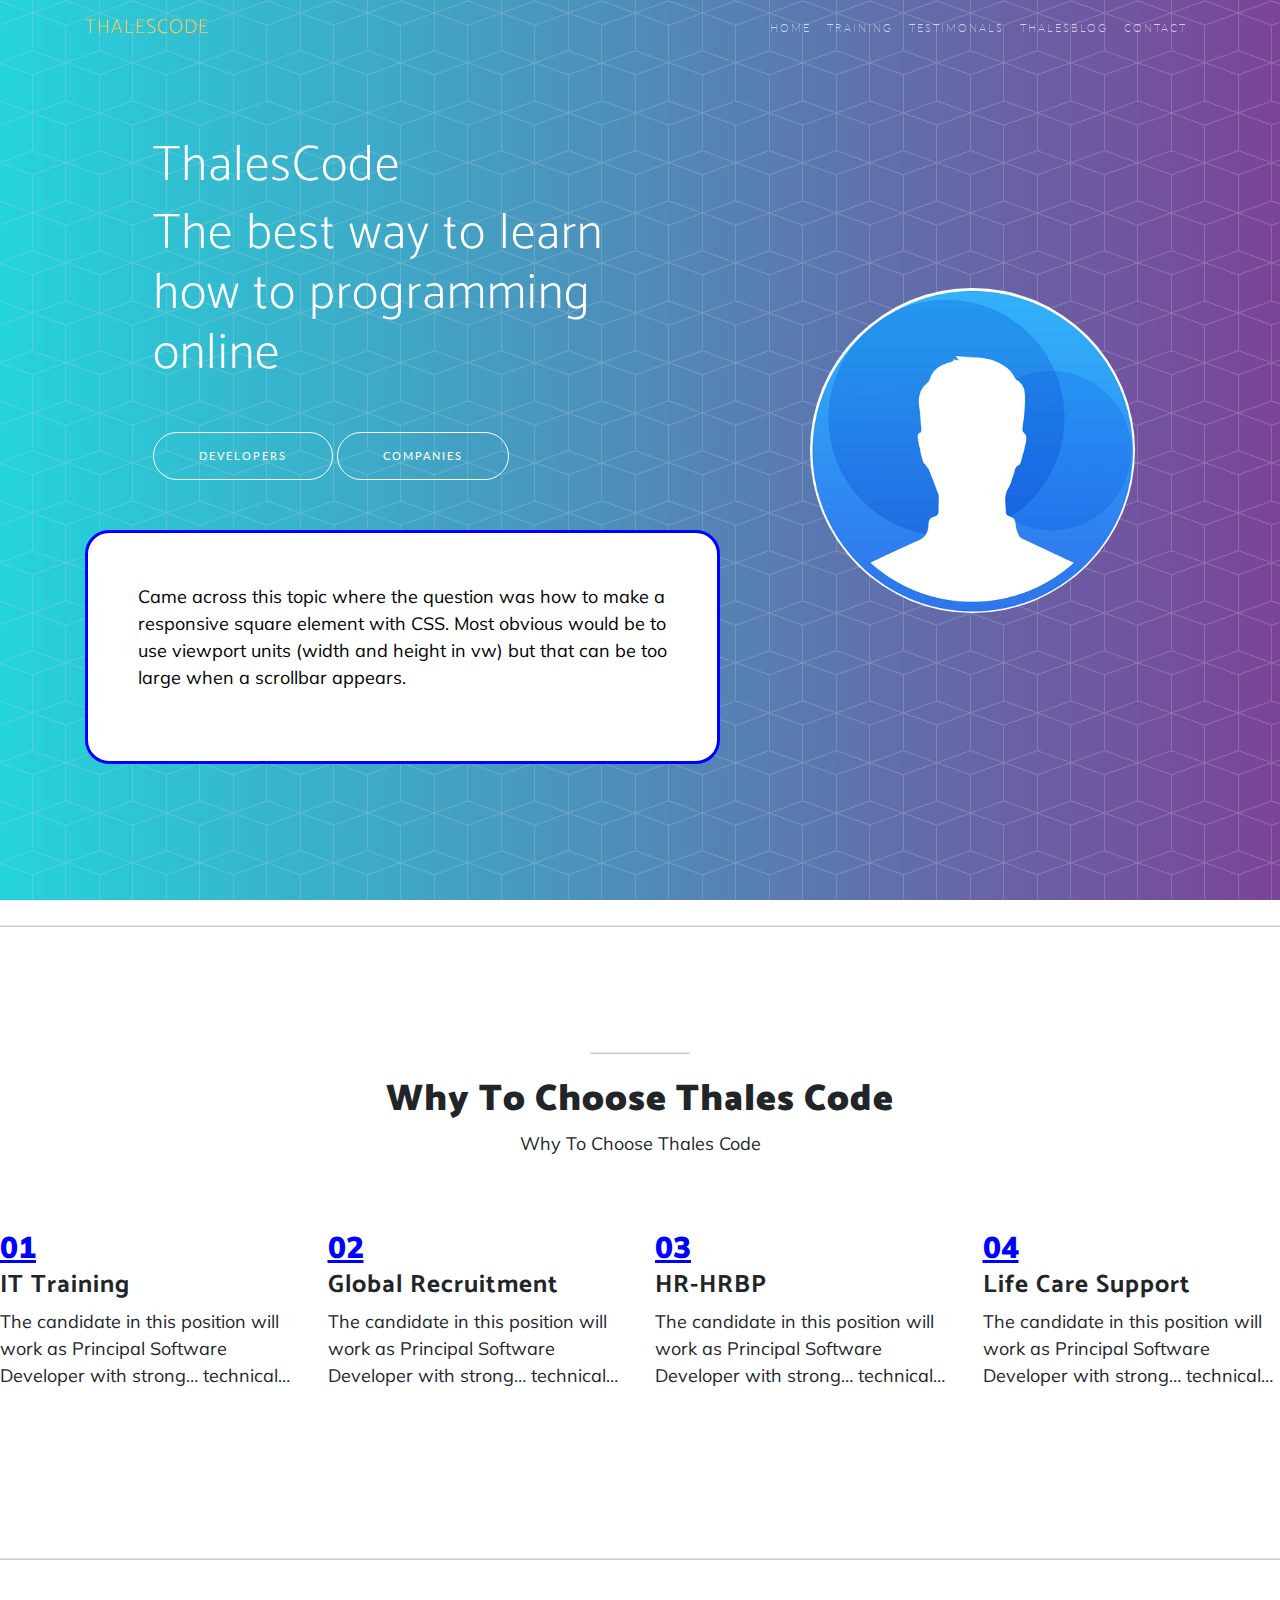
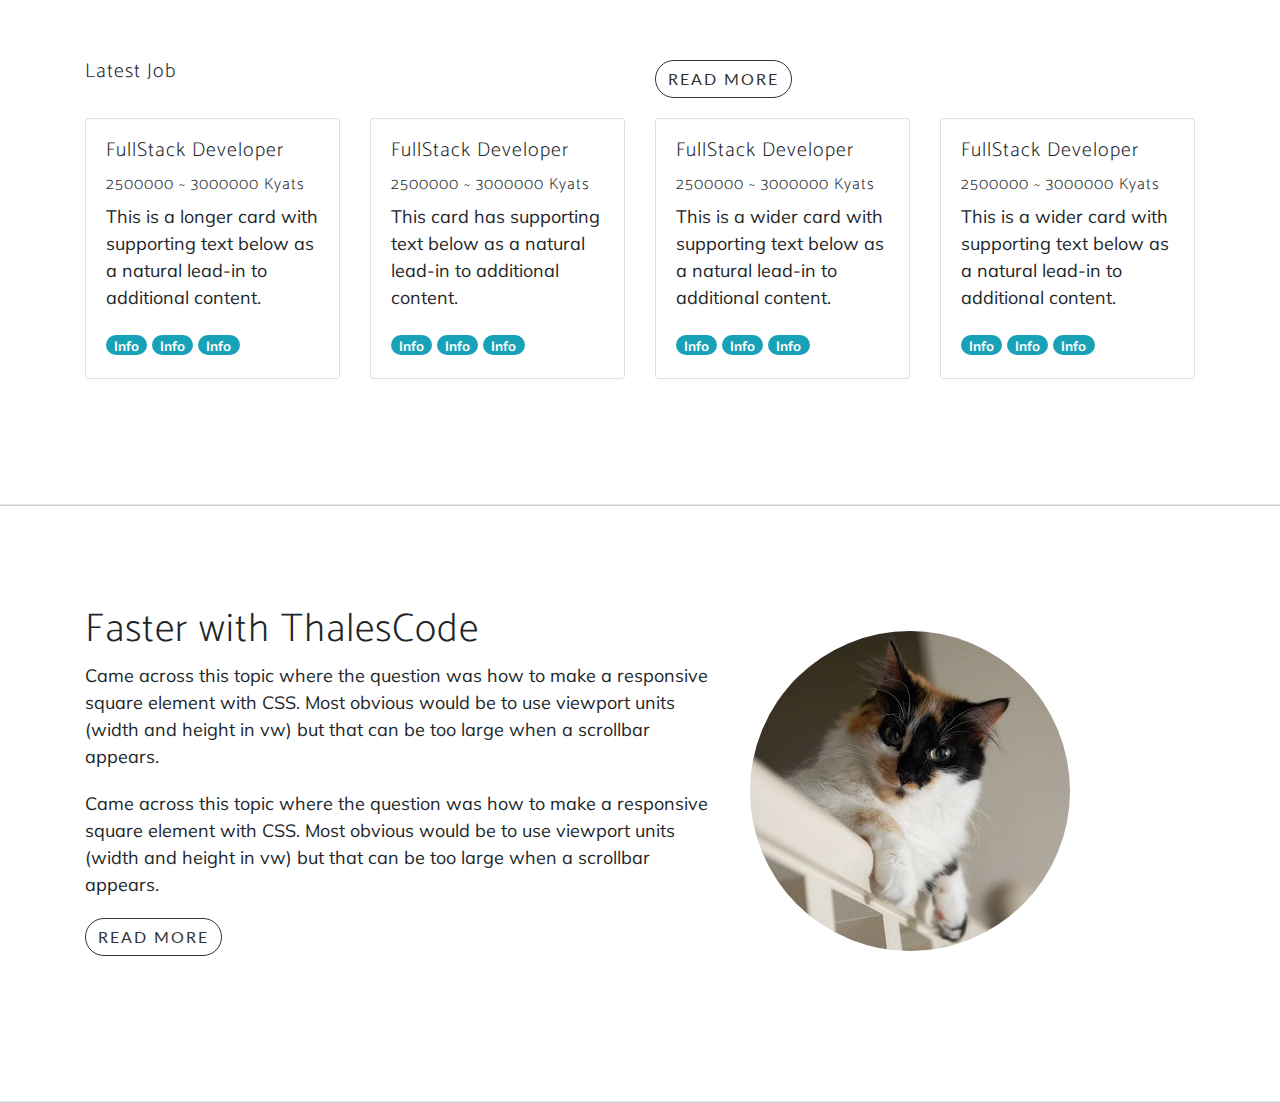
==== commit a8d86e82: "modified" ====
--- a/motivo_web/index.html
+++ b/motivo_web/index.html
@@ -104,7 +104,42 @@
 				</div>
 			</div>
 		</section>
-
+		<hr style="border-bottom:1px solid #ccc;max-width: 100%"/>
+		 <section class="features" id="feature">
+        <hr style="border-bottom:1px solid #ccc"/>
+
+<di v class="container">
+
+  <h4 style="text-align:center;font-size:37px;font-weight:900">Why To Choose Thales Code</h4>
+  <p style="text-align:center">Why To Choose Thales Code</p>
+    <br />
+    <br />
+  <div class="row">
+    <div class="col-sm-3">
+      <b style="color:blue;font-size:30px;font-weight:900;text-decoration-line:underline">01</b>
+      <h3 style="font-size:25px;font-weight:700">IT Training</h3>
+      <p>The candidate in this position will work as Principal Software Developer with strong… technical…</p>
+    </div>
+    <div class="col-sm-3">
+      <b style="color:blue;font-size:30px;font-weight:900;text-decoration-line:underline">02</b>
+      <h3 style="font-size:25px;font-weight:700">Global Recruitment</h3>
+      <p>The candidate in this position will work as Principal Software Developer with strong… technical…</p>     
+    </div>
+    <div class="col-sm-3">
+      <b style="color:blue;font-size:30px;font-weight:900;text-decoration-line:underline">03</b>
+      <h3 style="font-size:25px;font-weight:700">HR-HRBP</h3>
+      <p>The candidate in this position will work as Principal Software Developer with strong… technical…</p>
+     
+    </div>
+    <div class="col-sm-3">
+      <b style="color:blue;font-size:30px;font-weight:900;text-decoration-line:underline">04</b>
+      <h3 style="font-size:25px;font-weight:700">Life Care Support</h3>
+      <p>The candidate in this position will work as Principal Software Developer with strong… technical…</p>
+    </div>
+  </div>
+</div>
+</section>
+<hr style="border-bottom:1px solid #ccc;max-width: 100%"/>
 		<section> 
 			<div class="container">
 				<div class="row">
@@ -152,7 +187,7 @@
 				</div>
 			</div>
 		</section>
-
+		<hr style="border-bottom:1px solid #ccc;max-width: 100%"/>
 		
 		<section class="d-none d-lg-block" id=>
 		      <div class="container  h-100">
@@ -176,7 +211,7 @@
 					</div>
 		      </div>
 	    </section>
-
+	    <hr style="border-bottom:1px solid #ccc;max-width: 100%"/>
 
 		<!-- Bootstrap core JavaScript -->
 		<script src="vendor/jquery/jquery.min.js"></script>
